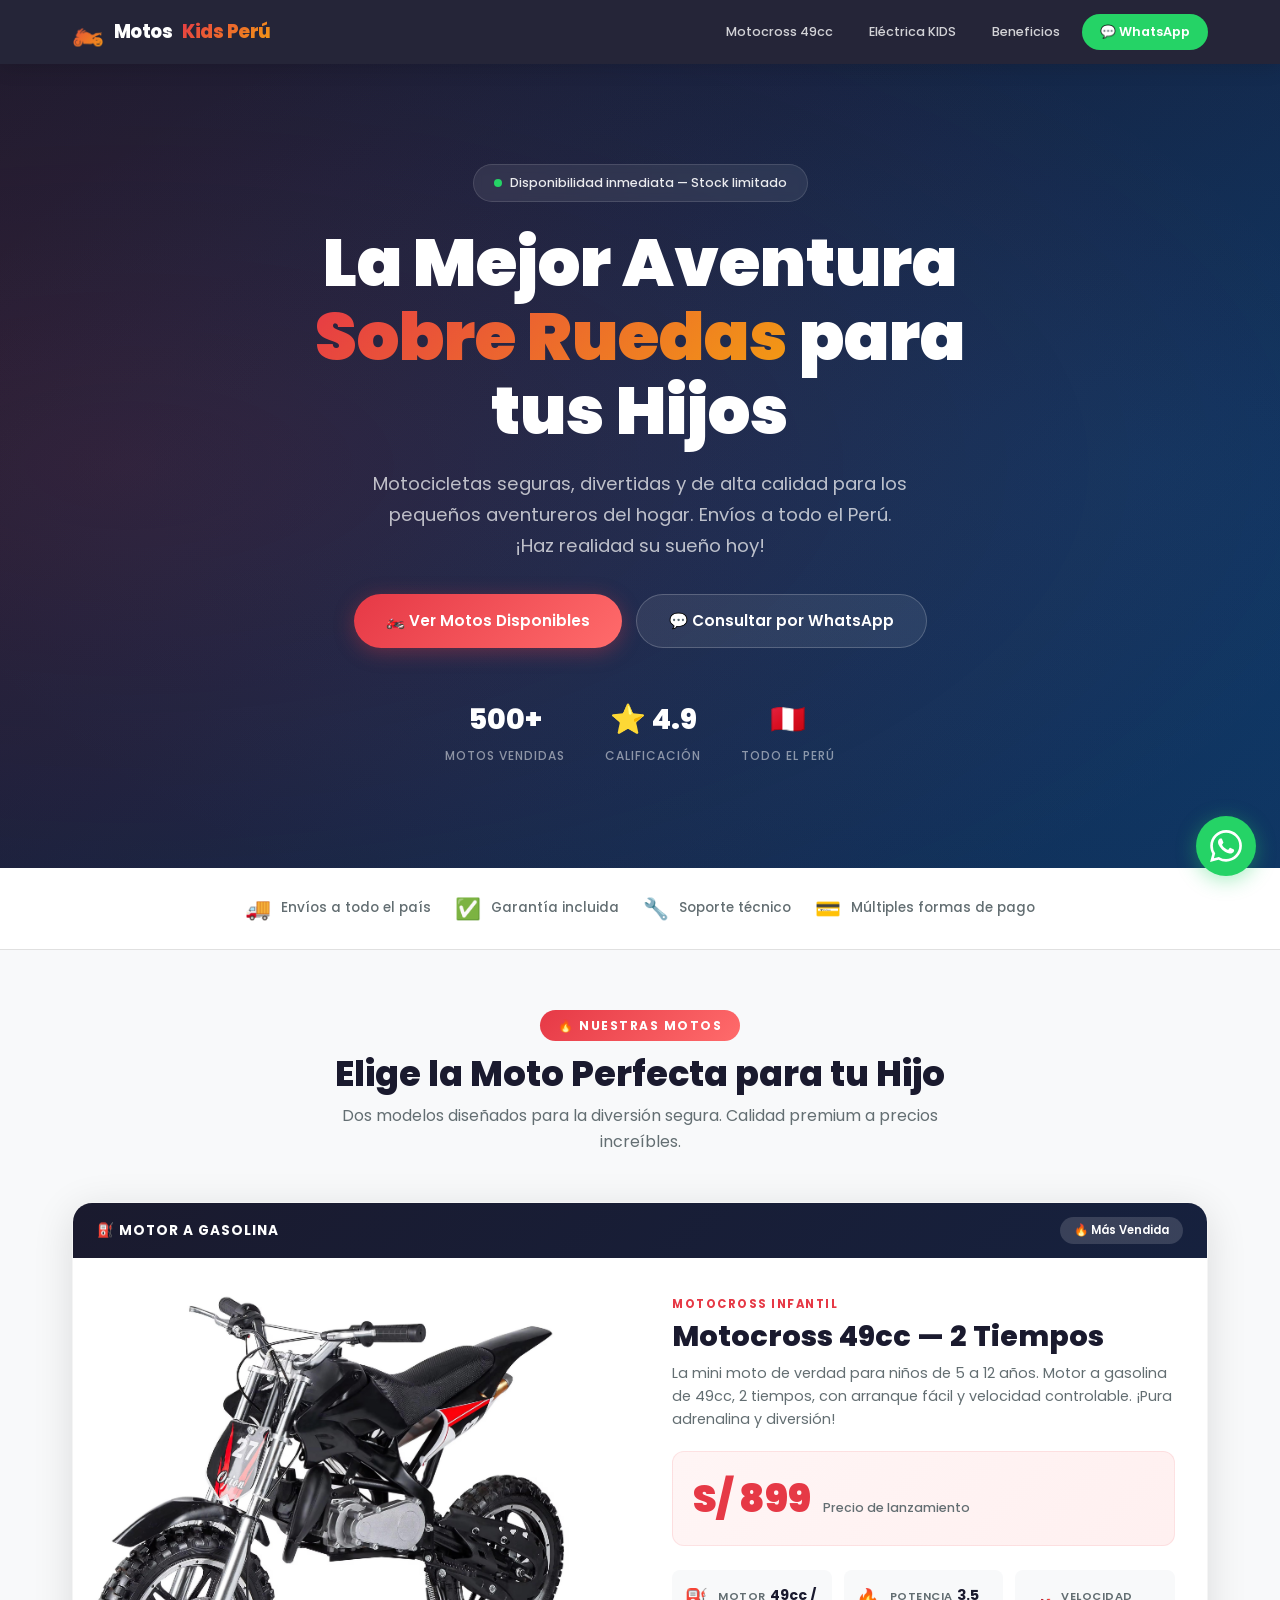
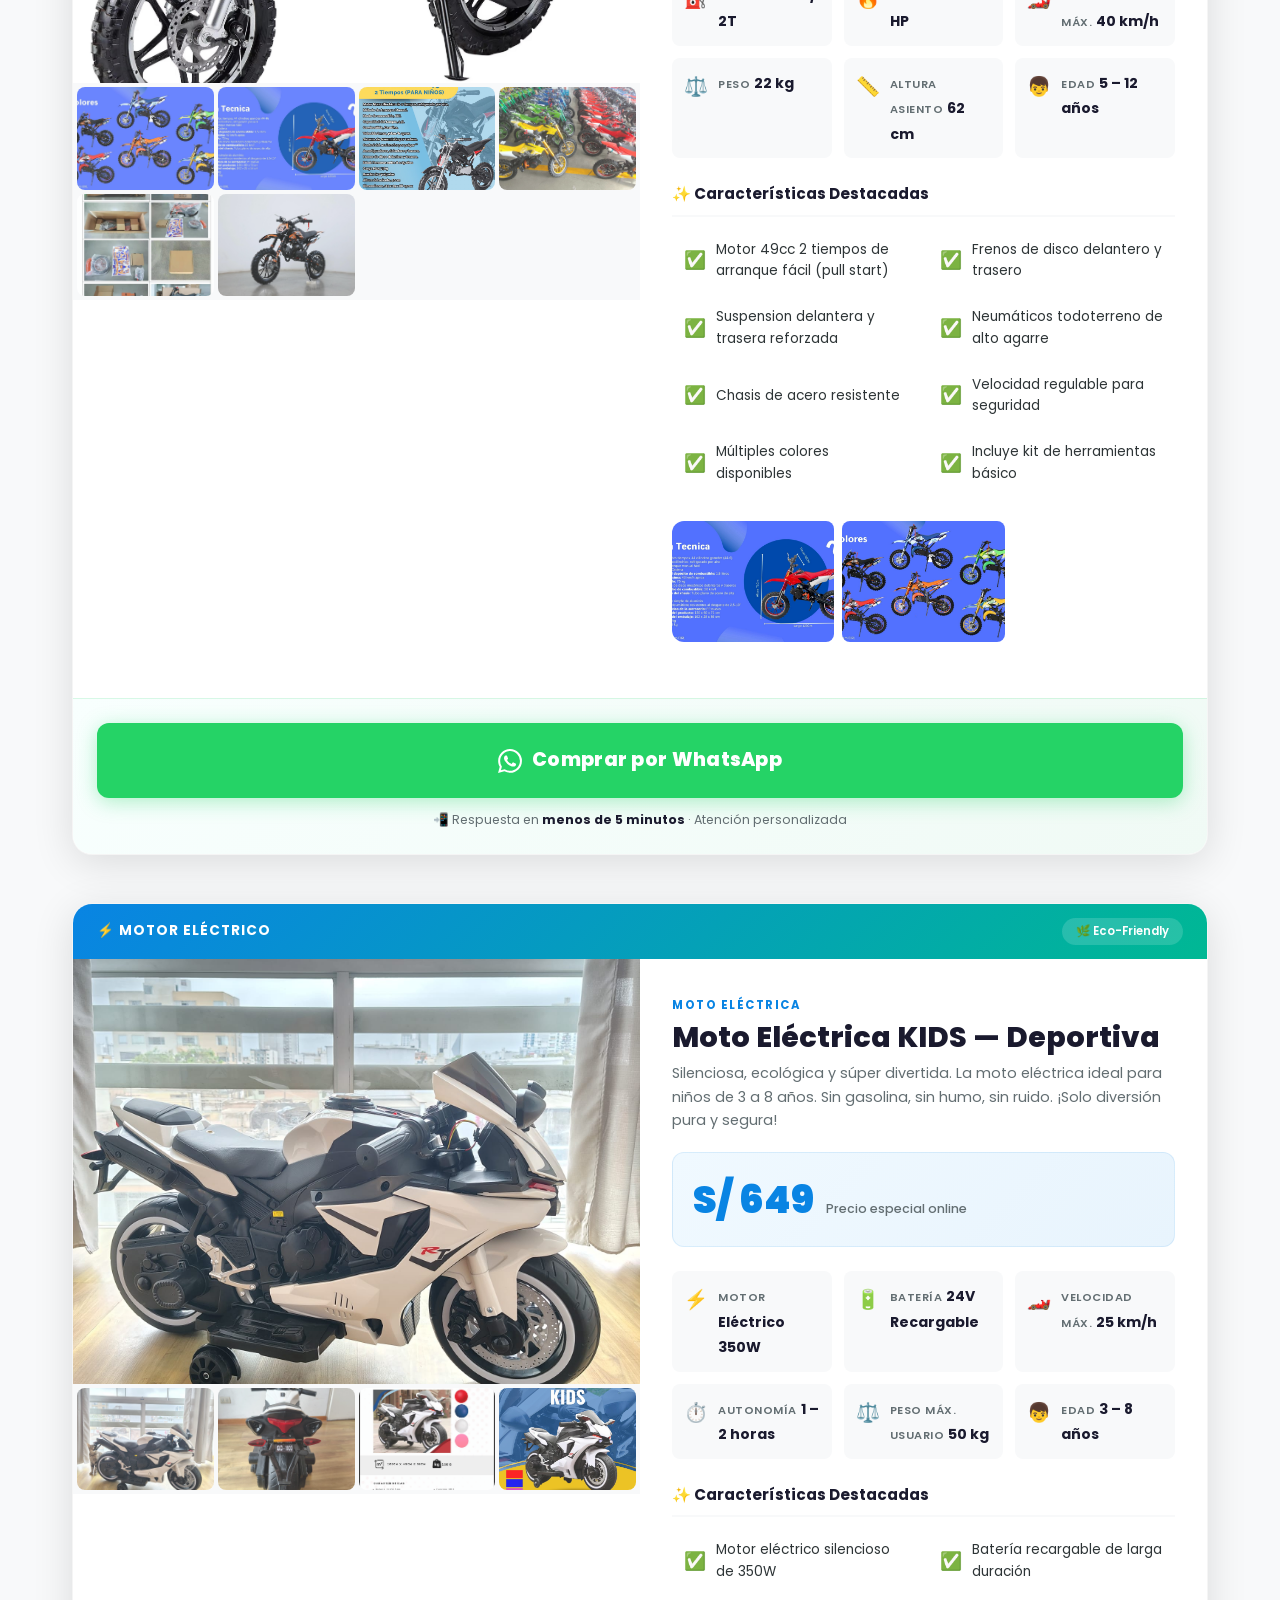
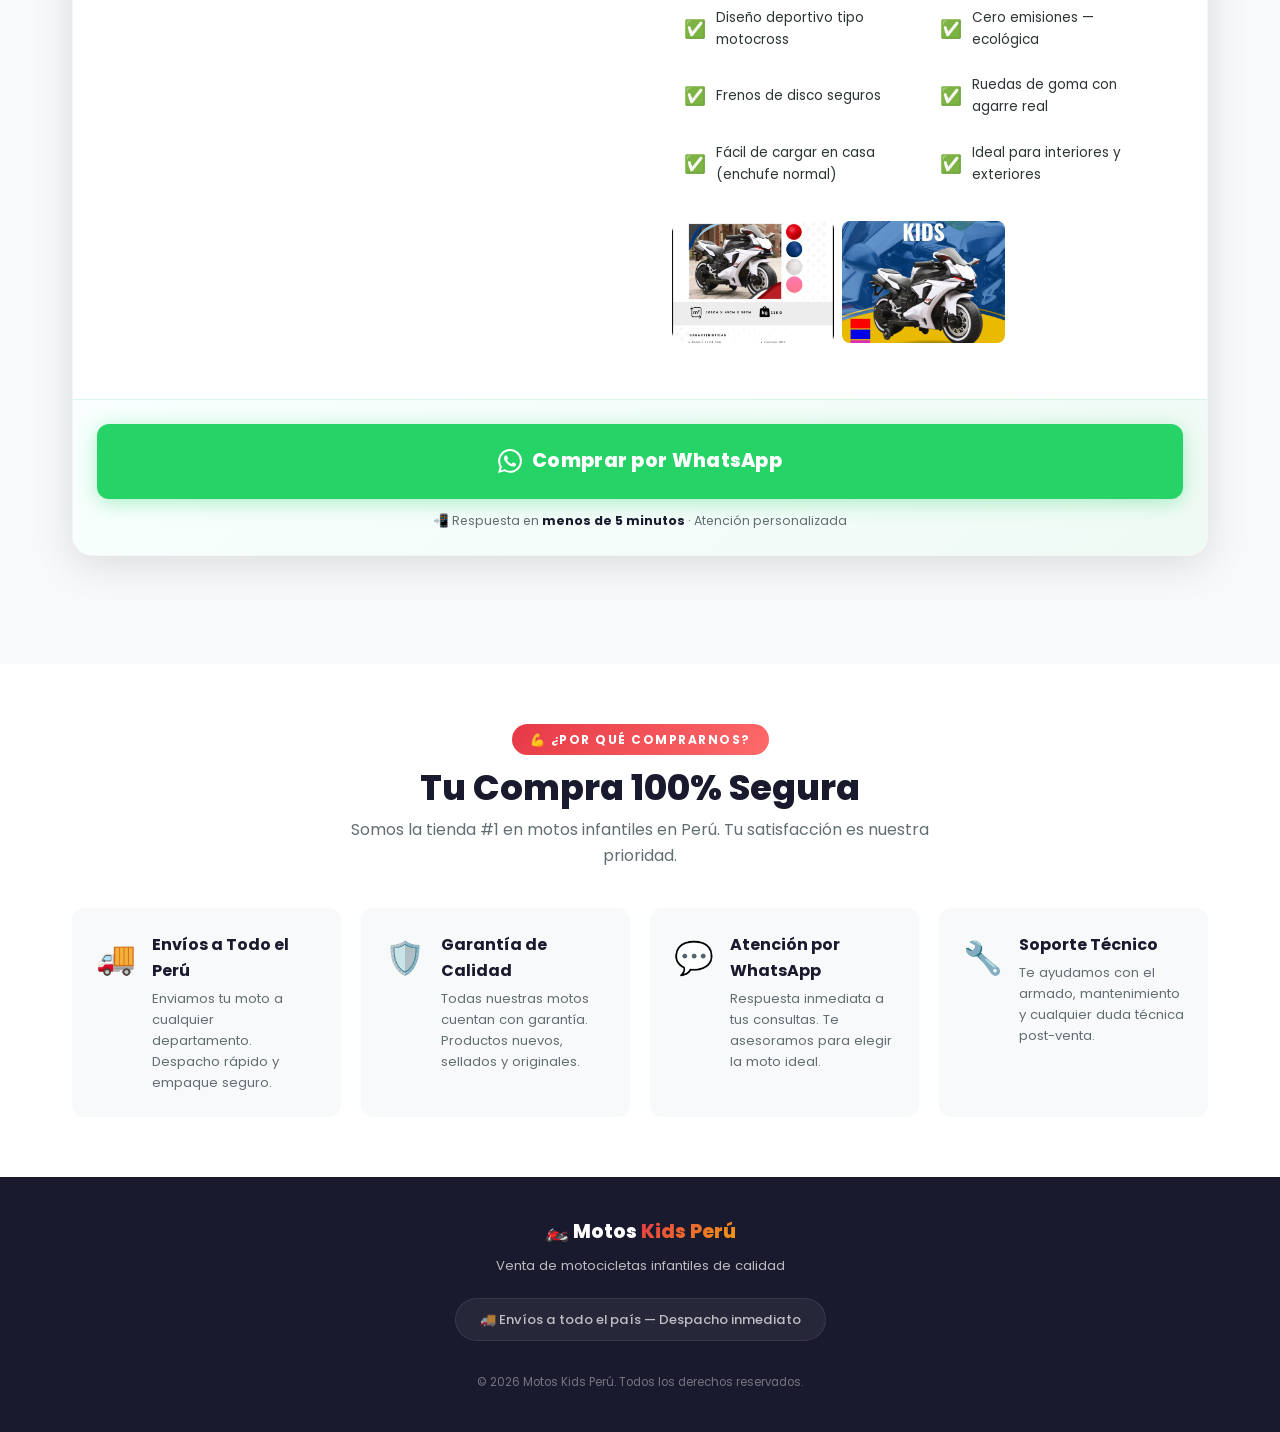
==== index.html @ f74cc107 "feat: version inicial landing page motos" ====
<!DOCTYPE html>
<html lang="es">
<head>
  <meta charset="UTF-8">
  <meta name="viewport" content="width=device-width, initial-scale=1.0">
  <meta name="description" content="Motos Kids Perú - Venta de motocicletas para niños. Motocross 49cc y Moto Eléctrica KIDS deportiva. Envíos a todo el Perú. Compra segura por WhatsApp.">
  <meta name="keywords" content="motos para niños, motocross 49cc, moto eléctrica niños, Perú, motos infantiles">
  <title>Motos Kids Perú | Motos para Niños - Motocross 49cc y Eléctrica KIDS</title>
  <link rel="stylesheet" href="style.css">
  <link rel="icon" href="data:image/svg+xml,<svg xmlns='http://www.w3.org/2000/svg' viewBox='0 0 100 100'><text y='.9em' font-size='90'>🏍️</text></svg>">
</head>
<body>

  <!-- ==================== NAVBAR ==================== -->
  <nav class="navbar" id="navbar">
    <div class="container">
      <a href="#" class="navbar__logo">
        <span class="navbar__logo-icon">🏍️</span>
        Motos <span>Kids Perú</span>
      </a>
      <div class="navbar__links" id="navLinks">
        <a href="#motocross">Motocross 49cc</a>
        <a href="#electrica">Eléctrica KIDS</a>
        <a href="#beneficios">Beneficios</a>
        <a href="https://wa.me/51900000000?text=Hola,%20vengo%20de%20la%20página%20web.%20Quiero%20información%20sobre%20las%20motos%20para%20niños." class="navbar__cta" target="_blank" rel="noopener">💬 WhatsApp</a>
      </div>
      <button class="navbar__toggle" id="navToggle" aria-label="Menú">
        <span></span><span></span><span></span>
      </button>
    </div>
  </nav>

  <!-- ==================== HERO ==================== -->
  <section class="hero" id="hero">
    <div class="hero__content">
      <div class="hero__badge">
        <span class="hero__badge-dot"></span>
        Disponibilidad inmediata — Stock limitado
      </div>
      <h1 class="hero__title">
        La Mejor Aventura <br><span class="hero__title-highlight">Sobre Ruedas</span> para tus Hijos
      </h1>
      <p class="hero__subtitle">
        Motocicletas seguras, divertidas y de alta calidad para los pequeños aventureros del hogar. Envíos a todo el Perú. ¡Haz realidad su sueño hoy!
      </p>
      <div class="hero__buttons">
        <a href="#productos" class="btn btn--primary">🏍️ Ver Motos Disponibles</a>
        <a href="https://wa.me/51900000000?text=Hola,%20vengo%20de%20la%20página%20web.%20Quiero%20información%20sobre%20las%20motos%20para%20niños." class="btn btn--secondary" target="_blank" rel="noopener">💬 Consultar por WhatsApp</a>
      </div>
      <div class="hero__stats">
        <div class="hero__stat">
          <span class="hero__stat-number">500+</span>
          <span class="hero__stat-label">Motos Vendidas</span>
        </div>
        <div class="hero__stat">
          <span class="hero__stat-number">⭐ 4.9</span>
          <span class="hero__stat-label">Calificación</span>
        </div>
        <div class="hero__stat">
          <span class="hero__stat-number">🇵🇪</span>
          <span class="hero__stat-label">Todo el Perú</span>
        </div>
      </div>
    </div>
  </section>

  <!-- ==================== TRUST BAR ==================== -->
  <div class="trust-bar">
    <div class="container">
      <div class="trust-bar__inner">
        <div class="trust-bar__item">
          <span class="trust-bar__icon">🚚</span> Envíos a todo el país
        </div>
        <div class="trust-bar__item">
          <span class="trust-bar__icon">✅</span> Garantía incluida
        </div>
        <div class="trust-bar__item">
          <span class="trust-bar__icon">🔧</span> Soporte técnico
        </div>
        <div class="trust-bar__item">
          <span class="trust-bar__icon">💳</span> Múltiples formas de pago
        </div>
      </div>
    </div>
  </div>

  <!-- ==================== PRODUCTS SECTION ==================== -->
  <section class="products" id="productos">
    <div class="container">
      <div class="products__header">
        <span class="section-badge">🔥 Nuestras Motos</span>
        <h2 class="section-title">Elige la Moto Perfecta para tu Hijo</h2>
        <p class="section-subtitle" style="margin: 8px auto 0;">Dos modelos diseñados para la diversión segura. Calidad premium a precios increíbles.</p>
      </div>

      <!-- ====== PRODUCT 1: MOTOCROSS 49CC ====== -->
      <article class="product-card reveal" id="motocross">
        <!-- Ribbon -->
        <div class="product-card__ribbon">
          <span class="product-card__ribbon-title">⛽ Motor a Gasolina</span>
          <span class="product-card__ribbon-badge">🔥 Más Vendida</span>
        </div>

        <!-- Gallery -->
        <div class="product-card__gallery">
          <img 
            src="img/motocross/motocross-principal.jpg.jpeg" 
            alt="Motocross 49cc para niños - Vista principal" 
            class="product-card__main-image"
            loading="lazy"
          >
          <div class="product-card__thumbnails">
            <img src="img/motocross/motocross-colores.jpg.jpeg" alt="Motocross 49cc - Colores disponibles" class="product-card__thumb" loading="lazy">
            <img src="img/motocross/motocross-ficha-tecnica.jpg.jpeg" alt="Motocross 49cc - Ficha técnica" class="product-card__thumb" loading="lazy">
            <img src="img/motocross/motocross-caracteristicas.jpg.jpeg" alt="Motocross 49cc - Características" class="product-card__thumb" loading="lazy">
            <img src="img/motocross/motocross-almacen.jpg.jpeg" alt="Motocross 49cc - En almacén" class="product-card__thumb" loading="lazy">
            <img src="img/motocross/motocross-empaque.jpg.jpeg" alt="Motocross 49cc - Empaque" class="product-card__thumb" loading="lazy">
            <img src="img/motocross/motocross-naranja.jpg.jpeg" alt="Motocross 49cc - Color naranja" class="product-card__thumb" loading="lazy">
          </div>
        </div>

        <!-- Body -->
        <div class="product-card__body">
          <span class="product-card__category">Motocross Infantil</span>
          <h3 class="product-card__name">Motocross 49cc — 2 Tiempos</h3>
          <p class="product-card__tagline">
            La mini moto de verdad para niños de 5 a 12 años. Motor a gasolina de 49cc, 2 tiempos, con arranque fácil y velocidad controlable. ¡Pura adrenalina y diversión!
          </p>

          <!-- Price -->
          <div class="product-card__price-block">
            <span class="product-card__price">S/ 899</span>
            <span class="product-card__price-label">Precio de lanzamiento</span>
          </div>

          <!-- Specs -->
          <div class="product-card__specs">
            <div class="spec-item">
              <span class="spec-item__icon">⛽</span>
              <div>
                <span class="spec-item__label">Motor</span>
                <span class="spec-item__value">49cc / 2T</span>
              </div>
            </div>
            <div class="spec-item">
              <span class="spec-item__icon">🔥</span>
              <div>
                <span class="spec-item__label">Potencia</span>
                <span class="spec-item__value">3.5 HP</span>
              </div>
            </div>
            <div class="spec-item">
              <span class="spec-item__icon">🏎️</span>
              <div>
                <span class="spec-item__label">Velocidad máx.</span>
                <span class="spec-item__value">40 km/h</span>
              </div>
            </div>
            <div class="spec-item">
              <span class="spec-item__icon">⚖️</span>
              <div>
                <span class="spec-item__label">Peso</span>
                <span class="spec-item__value">22 kg</span>
              </div>
            </div>
            <div class="spec-item">
              <span class="spec-item__icon">📏</span>
              <div>
                <span class="spec-item__label">Altura asiento</span>
                <span class="spec-item__value">62 cm</span>
              </div>
            </div>
            <div class="spec-item">
              <span class="spec-item__icon">👦</span>
              <div>
                <span class="spec-item__label">Edad</span>
                <span class="spec-item__value">5 – 12 años</span>
              </div>
            </div>
          </div>

          <!-- Features -->
          <div class="product-card__features">
            <h4 class="product-card__features-title">✨ Características Destacadas</h4>
            <ul class="product-card__features-list">
              <li class="feature-item"><span class="feature-item__check">✅</span> Motor 49cc 2 tiempos de arranque fácil (pull start)</li>
              <li class="feature-item"><span class="feature-item__check">✅</span> Frenos de disco delantero y trasero</li>
              <li class="feature-item"><span class="feature-item__check">✅</span> Suspension delantera y trasera reforzada</li>
              <li class="feature-item"><span class="feature-item__check">✅</span> Neumáticos todoterreno de alto agarre</li>
              <li class="feature-item"><span class="feature-item__check">✅</span> Chasis de acero resistente</li>
              <li class="feature-item"><span class="feature-item__check">✅</span> Velocidad regulable para seguridad</li>
              <li class="feature-item"><span class="feature-item__check">✅</span> Múltiples colores disponibles</li>
              <li class="feature-item"><span class="feature-item__check">✅</span> Incluye kit de herramientas básico</li>
            </ul>
          </div>

          <!-- Detail images -->
          <div class="product-card__detail-images">
            <img src="img/motocross/motocross-ficha-tecnica.jpg.jpeg" alt="Medidas de la Motocross 49cc" class="product-card__detail-img" loading="lazy">
            <img src="img/motocross/motocross-colores.jpg.jpeg" alt="Colores disponibles Motocross 49cc" class="product-card__detail-img" loading="lazy">
          </div>
        </div>

        <!-- CTA -->
        <div class="product-card__cta">
          <a 
            href="https://wa.me/51900000000?text=Hola,%20vengo%20de%20la%20página%20web.%20Me%20interesa%20comprar%20la%20Motocross%2049cc%20de%202%20tiempos.%20¿Me%20das%20más%20información%20y%20disponibilidad%20de%20colores?" 
            class="btn btn--whatsapp btn--whatsapp-lg"
            target="_blank"
            rel="noopener"
            id="btn-whatsapp-motocross"
          >
            <svg class="whatsapp-icon" viewBox="0 0 24 24" xmlns="http://www.w3.org/2000/svg"><path d="M17.472 14.382c-.297-.149-1.758-.867-2.03-.967-.273-.099-.471-.148-.67.15-.197.297-.767.966-.94 1.164-.173.199-.347.223-.644.075-.297-.15-1.255-.463-2.39-1.475-.883-.788-1.48-1.761-1.653-2.059-.173-.297-.018-.458.13-.606.134-.133.298-.347.446-.52.149-.174.198-.298.298-.497.099-.198.05-.371-.025-.52-.075-.149-.669-1.612-.916-2.207-.242-.579-.487-.5-.669-.51-.173-.008-.371-.01-.57-.01-.198 0-.52.074-.792.372-.272.297-1.04 1.016-1.04 2.479 0 1.462 1.065 2.875 1.213 3.074.149.198 2.096 3.2 5.077 4.487.709.306 1.262.489 1.694.625.712.227 1.36.195 1.871.118.571-.085 1.758-.719 2.006-1.413.248-.694.248-1.289.173-1.413-.074-.124-.272-.198-.57-.347m-5.421 7.403h-.004a9.87 9.87 0 01-5.031-1.378l-.361-.214-3.741.982.998-3.648-.235-.374a9.86 9.86 0 01-1.51-5.26c.001-5.45 4.436-9.884 9.888-9.884 2.64 0 5.122 1.03 6.988 2.898a9.825 9.825 0 012.893 6.994c-.003 5.45-4.437 9.884-9.885 9.884m8.413-18.297A11.815 11.815 0 0012.05 0C5.495 0 .16 5.335.157 11.892c0 2.096.547 4.142 1.588 5.945L.057 24l6.305-1.654a11.882 11.882 0 005.683 1.448h.005c6.554 0 11.89-5.335 11.893-11.893a11.821 11.821 0 00-3.48-8.413z"/></svg>
            Comprar por WhatsApp
          </a>
          <p class="product-card__cta-note">
            📲 Respuesta en <strong>menos de 5 minutos</strong> · Atención personalizada
          </p>
        </div>
      </article>

      <!-- ====== PRODUCT 2: MOTO ELÉCTRICA KIDS ====== -->
      <article class="product-card reveal" id="electrica">
        <!-- Ribbon -->
        <div class="product-card__ribbon product-card__ribbon--electric">
          <span class="product-card__ribbon-title">⚡ Motor Eléctrico</span>
          <span class="product-card__ribbon-badge">🌿 Eco-Friendly</span>
        </div>

        <!-- Gallery -->
        <div class="product-card__gallery">
          <img 
            src="img/electrica/electrica-principal-blanca.jpg.jpeg" 
            alt="Moto Eléctrica KIDS deportiva - Vista principal" 
            class="product-card__main-image"
            loading="lazy"
          >
          <div class="product-card__thumbnails">
            <img src="img/electrica/electrica-lateral-1.jpg.jpeg" alt="Moto Eléctrica KIDS - Vista lateral" class="product-card__thumb" loading="lazy">
            <img src="img/electrica/electrica-trasera.jpg.jpeg" alt="Moto Eléctrica KIDS - Vista trasera" class="product-card__thumb" loading="lazy">
            <img src="img/electrica/electrica-ficha-tecnica.jpg.jpeg" alt="Moto Eléctrica KIDS - Ficha técnica" class="product-card__thumb" loading="lazy">
            <img src="img/electrica/electrica-flyer.jpg.jpeg" alt="Moto Eléctrica KIDS - Flyer promocional" class="product-card__thumb" loading="lazy">
          </div>
        </div>

        <!-- Body -->
        <div class="product-card__body">
          <span class="product-card__category" style="color: var(--color-accent-blue);">Moto Eléctrica</span>
          <h3 class="product-card__name">Moto Eléctrica KIDS — Deportiva</h3>
          <p class="product-card__tagline">
            Silenciosa, ecológica y súper divertida. La moto eléctrica ideal para niños de 3 a 8 años. Sin gasolina, sin humo, sin ruido. ¡Solo diversión pura y segura!
          </p>

          <!-- Price -->
          <div class="product-card__price-block product-card__price-block--electric">
            <span class="product-card__price product-card__price--electric">S/ 649</span>
            <span class="product-card__price-label">Precio especial online</span>
          </div>

          <!-- Specs -->
          <div class="product-card__specs">
            <div class="spec-item">
              <span class="spec-item__icon">⚡</span>
              <div>
                <span class="spec-item__label">Motor</span>
                <span class="spec-item__value">Eléctrico 350W</span>
              </div>
            </div>
            <div class="spec-item">
              <span class="spec-item__icon">🔋</span>
              <div>
                <span class="spec-item__label">Batería</span>
                <span class="spec-item__value">24V Recargable</span>
              </div>
            </div>
            <div class="spec-item">
              <span class="spec-item__icon">🏎️</span>
              <div>
                <span class="spec-item__label">Velocidad máx.</span>
                <span class="spec-item__value">25 km/h</span>
              </div>
            </div>
            <div class="spec-item">
              <span class="spec-item__icon">⏱️</span>
              <div>
                <span class="spec-item__label">Autonomía</span>
                <span class="spec-item__value">1 – 2 horas</span>
              </div>
            </div>
            <div class="spec-item">
              <span class="spec-item__icon">⚖️</span>
              <div>
                <span class="spec-item__label">Peso máx. usuario</span>
                <span class="spec-item__value">50 kg</span>
              </div>
            </div>
            <div class="spec-item">
              <span class="spec-item__icon">👦</span>
              <div>
                <span class="spec-item__label">Edad</span>
                <span class="spec-item__value">3 – 8 años</span>
              </div>
            </div>
          </div>

          <!-- Features -->
          <div class="product-card__features">
            <h4 class="product-card__features-title">✨ Características Destacadas</h4>
            <ul class="product-card__features-list">
              <li class="feature-item"><span class="feature-item__check">✅</span> Motor eléctrico silencioso de 350W</li>
              <li class="feature-item"><span class="feature-item__check">✅</span> Batería recargable de larga duración</li>
              <li class="feature-item"><span class="feature-item__check">✅</span> Diseño deportivo tipo motocross</li>
              <li class="feature-item"><span class="feature-item__check">✅</span> Cero emisiones — ecológica</li>
              <li class="feature-item"><span class="feature-item__check">✅</span> Frenos de disco seguros</li>
              <li class="feature-item"><span class="feature-item__check">✅</span> Ruedas de goma con agarre real</li>
              <li class="feature-item"><span class="feature-item__check">✅</span> Fácil de cargar en casa (enchufe normal)</li>
              <li class="feature-item"><span class="feature-item__check">✅</span> Ideal para interiores y exteriores</li>
            </ul>
          </div>

          <!-- Detail images -->
          <div class="product-card__detail-images">
            <img src="img/electrica/electrica-ficha-tecnica.jpg.jpeg" alt="Medidas de la Moto Eléctrica KIDS" class="product-card__detail-img" loading="lazy">
            <img src="img/electrica/electrica-flyer.jpg.jpeg" alt="Promoción Moto Eléctrica KIDS" class="product-card__detail-img" loading="lazy">
          </div>
        </div>

        <!-- CTA -->
        <div class="product-card__cta">
          <a 
            href="https://wa.me/51900000000?text=Hola,%20vengo%20de%20la%20página%20web.%20Me%20interesa%20comprar%20la%20Moto%20Eléctrica%20KIDS%20deportiva.%20¿Me%20das%20más%20información%20y%20disponibilidad%20de%20colores?" 
            class="btn btn--whatsapp btn--whatsapp-lg"
            target="_blank"
            rel="noopener"
            id="btn-whatsapp-electrica"
          >
            <svg class="whatsapp-icon" viewBox="0 0 24 24" xmlns="http://www.w3.org/2000/svg"><path d="M17.472 14.382c-.297-.149-1.758-.867-2.03-.967-.273-.099-.471-.148-.67.15-.197.297-.767.966-.94 1.164-.173.199-.347.223-.644.075-.297-.15-1.255-.463-2.39-1.475-.883-.788-1.48-1.761-1.653-2.059-.173-.297-.018-.458.13-.606.134-.133.298-.347.446-.52.149-.174.198-.298.298-.497.099-.198.05-.371-.025-.52-.075-.149-.669-1.612-.916-2.207-.242-.579-.487-.5-.669-.51-.173-.008-.371-.01-.57-.01-.198 0-.52.074-.792.372-.272.297-1.04 1.016-1.04 2.479 0 1.462 1.065 2.875 1.213 3.074.149.198 2.096 3.2 5.077 4.487.709.306 1.262.489 1.694.625.712.227 1.36.195 1.871.118.571-.085 1.758-.719 2.006-1.413.248-.694.248-1.289.173-1.413-.074-.124-.272-.198-.57-.347m-5.421 7.403h-.004a9.87 9.87 0 01-5.031-1.378l-.361-.214-3.741.982.998-3.648-.235-.374a9.86 9.86 0 01-1.51-5.26c.001-5.45 4.436-9.884 9.888-9.884 2.64 0 5.122 1.03 6.988 2.898a9.825 9.825 0 012.893 6.994c-.003 5.45-4.437 9.884-9.885 9.884m8.413-18.297A11.815 11.815 0 0012.05 0C5.495 0 .16 5.335.157 11.892c0 2.096.547 4.142 1.588 5.945L.057 24l6.305-1.654a11.882 11.882 0 005.683 1.448h.005c6.554 0 11.89-5.335 11.893-11.893a11.821 11.821 0 00-3.48-8.413z"/></svg>
            Comprar por WhatsApp
          </a>
          <p class="product-card__cta-note">
            📲 Respuesta en <strong>menos de 5 minutos</strong> · Atención personalizada
          </p>
        </div>
      </article>

    </div>
  </section>

  <!-- ==================== BENEFITS ==================== -->
  <section class="benefits" id="beneficios">
    <div class="container">
      <div class="benefits__header">
        <span class="section-badge">💪 ¿Por qué Comprarnos?</span>
        <h2 class="section-title">Tu Compra 100% Segura</h2>
        <p class="section-subtitle" style="margin: 8px auto 0;">Somos la tienda #1 en motos infantiles en Perú. Tu satisfacción es nuestra prioridad.</p>
      </div>
      <div class="benefits__grid">
        <div class="benefit-card reveal">
          <span class="benefit-card__icon">🚚</span>
          <div>
            <h3 class="benefit-card__title">Envíos a Todo el Perú</h3>
            <p class="benefit-card__desc">Enviamos tu moto a cualquier departamento. Despacho rápido y empaque seguro.</p>
          </div>
        </div>
        <div class="benefit-card reveal">
          <span class="benefit-card__icon">🛡️</span>
          <div>
            <h3 class="benefit-card__title">Garantía de Calidad</h3>
            <p class="benefit-card__desc">Todas nuestras motos cuentan con garantía. Productos nuevos, sellados y originales.</p>
          </div>
        </div>
        <div class="benefit-card reveal">
          <span class="benefit-card__icon">💬</span>
          <div>
            <h3 class="benefit-card__title">Atención por WhatsApp</h3>
            <p class="benefit-card__desc">Respuesta inmediata a tus consultas. Te asesoramos para elegir la moto ideal.</p>
          </div>
        </div>
        <div class="benefit-card reveal">
          <span class="benefit-card__icon">🔧</span>
          <div>
            <h3 class="benefit-card__title">Soporte Técnico</h3>
            <p class="benefit-card__desc">Te ayudamos con el armado, mantenimiento y cualquier duda técnica post-venta.</p>
          </div>
        </div>
      </div>
    </div>
  </section>

  <!-- ==================== FOOTER ==================== -->
  <footer class="footer">
    <div class="container">
      <div class="footer__brand">🏍️ Motos <span>Kids Perú</span></div>
      <p class="footer__info">Venta de motocicletas infantiles de calidad</p>
      <div class="footer__shipping">
        🚚 Envíos a todo el país — Despacho inmediato
      </div>
      <p class="footer__copy">© 2026 Motos Kids Perú. Todos los derechos reservados.</p>
    </div>
  </footer>

  <!-- ==================== FLOATING WHATSAPP ==================== -->
  <a 
    href="https://wa.me/51900000000?text=Hola,%20vengo%20de%20la%20página%20web.%20Quiero%20información%20sobre%20las%20motos%20para%20niños." 
    class="whatsapp-float" 
    target="_blank" 
    rel="noopener"
    aria-label="Contactar por WhatsApp"
  >
    <svg viewBox="0 0 24 24" xmlns="http://www.w3.org/2000/svg"><path d="M17.472 14.382c-.297-.149-1.758-.867-2.03-.967-.273-.099-.471-.148-.67.15-.197.297-.767.966-.94 1.164-.173.199-.347.223-.644.075-.297-.15-1.255-.463-2.39-1.475-.883-.788-1.48-1.761-1.653-2.059-.173-.297-.018-.458.13-.606.134-.133.298-.347.446-.52.149-.174.198-.298.298-.497.099-.198.05-.371-.025-.52-.075-.149-.669-1.612-.916-2.207-.242-.579-.487-.5-.669-.51-.173-.008-.371-.01-.57-.01-.198 0-.52.074-.792.372-.272.297-1.04 1.016-1.04 2.479 0 1.462 1.065 2.875 1.213 3.074.149.198 2.096 3.2 5.077 4.487.709.306 1.262.489 1.694.625.712.227 1.36.195 1.871.118.571-.085 1.758-.719 2.006-1.413.248-.694.248-1.289.173-1.413-.074-.124-.272-.198-.57-.347m-5.421 7.403h-.004a9.87 9.87 0 01-5.031-1.378l-.361-.214-3.741.982.998-3.648-.235-.374a9.86 9.86 0 01-1.51-5.26c.001-5.45 4.436-9.884 9.888-9.884 2.64 0 5.122 1.03 6.988 2.898a9.825 9.825 0 012.893 6.994c-.003 5.45-4.437 9.884-9.885 9.884m8.413-18.297A11.815 11.815 0 0012.05 0C5.495 0 .16 5.335.157 11.892c0 2.096.547 4.142 1.588 5.945L.057 24l6.305-1.654a11.882 11.882 0 005.683 1.448h.005c6.554 0 11.89-5.335 11.893-11.893a11.821 11.821 0 00-3.48-8.413z"/></svg>
  </a>

  <!-- ==================== SCRIPTS ==================== -->
  <script>
    // Mobile nav toggle
    const navToggle = document.getElementById('navToggle');
    const navLinks = document.getElementById('navLinks');
    
    navToggle.addEventListener('click', () => {
      navLinks.classList.toggle('active');
    });

    // Close nav on link click (mobile)
    navLinks.querySelectorAll('a').forEach(link => {
      link.addEventListener('click', () => {
        navLinks.classList.remove('active');
      });
    });

    // Scroll reveal animation
    const revealElements = document.querySelectorAll('.reveal');
    
    const revealObserver = new IntersectionObserver((entries) => {
      entries.forEach(entry => {
        if (entry.isIntersecting) {
          entry.target.classList.add('visible');
          revealObserver.unobserve(entry.target);
        }
      });
    }, { threshold: 0.1 });

    revealElements.forEach(el => revealObserver.observe(el));

    // Thumbnail click → swap main image
    document.querySelectorAll('.product-card__thumb').forEach(thumb => {
      thumb.addEventListener('click', function() {
        const gallery = this.closest('.product-card__gallery');
        const mainImage = gallery.querySelector('.product-card__main-image');
        const tempSrc = mainImage.src;
        const tempAlt = mainImage.alt;
        mainImage.src = this.src;
        mainImage.alt = this.alt;
        this.src = tempSrc;
        this.alt = tempAlt;
      });
    });

    // Navbar background on scroll
    window.addEventListener('scroll', () => {
      const navbar = document.getElementById('navbar');
      if (window.scrollY > 50) {
        navbar.style.boxShadow = '0 4px 30px rgba(0,0,0,0.2)';
      } else {
        navbar.style.boxShadow = '0 2px 20px rgba(0,0,0,0.15)';
      }
    });
  </script>

</body>
</html>
---- style.css ----
/* ========================================
   MOTOS KIDS PERÚ - Landing Page Styles
   Mobile-First | Modern E-commerce
   ======================================== */

/* ---------- Google Fonts ---------- */
@import url('https://fonts.googleapis.com/css2?family=Poppins:wght@400;500;600;700;800;900&display=swap');

/* ---------- CSS Variables ---------- */
:root {
  --color-bg: #f8f9fa;
  --color-white: #ffffff;
  --color-dark: #1a1a2e;
  --color-dark-light: #16213e;
  --color-text: #2d3436;
  --color-text-light: #636e72;
  --color-accent: #e63946;
  --color-accent-dark: #c0392b;
  --color-accent-blue: #0984e3;
  --color-accent-blue-dark: #0769b5;
  --color-whatsapp: #25D366;
  --color-whatsapp-dark: #1ebe57;
  --color-orange: #f39c12;
  --color-border: #e0e0e0;
  --shadow-sm: 0 2px 8px rgba(0,0,0,0.08);
  --shadow-md: 0 4px 20px rgba(0,0,0,0.1);
  --shadow-lg: 0 8px 40px rgba(0,0,0,0.12);
  --shadow-xl: 0 12px 50px rgba(0,0,0,0.18);
  --radius-sm: 8px;
  --radius-md: 12px;
  --radius-lg: 20px;
  --radius-xl: 28px;
  --transition: all 0.3s cubic-bezier(0.4, 0, 0.2, 1);
}

/* ---------- Reset & Base ---------- */
*, *::before, *::after {
  margin: 0;
  padding: 0;
  box-sizing: border-box;
}

html {
  scroll-behavior: smooth;
  font-size: 16px;
}

body {
  font-family: 'Poppins', sans-serif;
  background-color: var(--color-bg);
  color: var(--color-text);
  line-height: 1.6;
  overflow-x: hidden;
}

a {
  text-decoration: none;
  color: inherit;
}

img {
  max-width: 100%;
  height: auto;
  display: block;
}

ul {
  list-style: none;
}

/* ---------- Utility ---------- */
.container {
  width: 100%;
  max-width: 1200px;
  margin: 0 auto;
  padding: 0 16px;
}

.section-badge {
  display: inline-block;
  background: linear-gradient(135deg, var(--color-accent), #ff6b6b);
  color: var(--color-white);
  padding: 6px 18px;
  border-radius: 50px;
  font-size: 0.75rem;
  font-weight: 700;
  letter-spacing: 1.5px;
  text-transform: uppercase;
  margin-bottom: 12px;
}

.section-title {
  font-size: 1.8rem;
  font-weight: 800;
  color: var(--color-dark);
  margin-bottom: 8px;
  line-height: 1.2;
}

.section-subtitle {
  font-size: 1rem;
  color: var(--color-text-light);
  max-width: 600px;
}

/* ========================================
   HEADER / NAVBAR
   ======================================== */
.navbar {
  position: sticky;
  top: 0;
  z-index: 1000;
  background: rgba(26, 26, 46, 0.95);
  backdrop-filter: blur(12px);
  -webkit-backdrop-filter: blur(12px);
  padding: 0 16px;
  box-shadow: 0 2px 20px rgba(0,0,0,0.15);
}

.navbar .container {
  display: flex;
  align-items: center;
  justify-content: space-between;
  height: 64px;
}

.navbar__logo {
  display: flex;
  align-items: center;
  gap: 10px;
  font-size: 1.15rem;
  font-weight: 800;
  color: var(--color-white);
  letter-spacing: -0.5px;
}

.navbar__logo-icon {
  font-size: 1.6rem;
}

.navbar__logo span {
  background: linear-gradient(135deg, var(--color-accent), var(--color-orange));
  -webkit-background-clip: text;
  -webkit-text-fill-color: transparent;
  background-clip: text;
}

.navbar__links {
  display: flex;
  gap: 8px;
  align-items: center;
}

.navbar__links a {
  color: rgba(255,255,255,0.8);
  font-size: 0.8rem;
  font-weight: 500;
  padding: 6px 14px;
  border-radius: 50px;
  transition: var(--transition);
}

.navbar__links a:hover {
  background: rgba(255,255,255,0.1);
  color: var(--color-white);
}

.navbar__cta {
  background: var(--color-whatsapp) !important;
  color: var(--color-white) !important;
  font-weight: 600 !important;
  padding: 8px 18px !important;
}

.navbar__cta:hover {
  background: var(--color-whatsapp-dark) !important;
  transform: scale(1.05);
}

/* Mobile hamburger */
.navbar__toggle {
  display: none;
  flex-direction: column;
  gap: 5px;
  cursor: pointer;
  background: none;
  border: none;
  padding: 5px;
}

.navbar__toggle span {
  width: 24px;
  height: 2.5px;
  background: var(--color-white);
  border-radius: 2px;
  transition: var(--transition);
}

/* ========================================
   HERO SECTION
   ======================================== */
.hero {
  position: relative;
  min-height: 90vh;
  display: flex;
  align-items: center;
  justify-content: center;
  text-align: center;
  background: linear-gradient(135deg, #1a1a2e 0%, #16213e 40%, #0f3460 100%);
  overflow: hidden;
  padding: 80px 16px;
}

.hero::before {
  content: '';
  position: absolute;
  top: -50%;
  left: -50%;
  width: 200%;
  height: 200%;
  background: radial-gradient(ellipse at 30% 50%, rgba(233, 57, 70, 0.12) 0%, transparent 50%),
              radial-gradient(ellipse at 70% 50%, rgba(9, 132, 227, 0.1) 0%, transparent 50%);
  animation: heroGlow 8s ease-in-out infinite alternate;
}

@keyframes heroGlow {
  0% { transform: translate(0, 0) scale(1); }
  100% { transform: translate(-3%, 3%) scale(1.05); }
}

.hero__content {
  position: relative;
  z-index: 2;
  max-width: 720px;
}

.hero__badge {
  display: inline-flex;
  align-items: center;
  gap: 8px;
  background: rgba(255,255,255,0.08);
  border: 1px solid rgba(255,255,255,0.12);
  color: rgba(255,255,255,0.9);
  padding: 8px 20px;
  border-radius: 50px;
  font-size: 0.78rem;
  font-weight: 500;
  margin-bottom: 24px;
  backdrop-filter: blur(4px);
  animation: fadeInDown 0.8s ease-out;
}

.hero__badge-dot {
  width: 8px;
  height: 8px;
  background: var(--color-whatsapp);
  border-radius: 50%;
  animation: pulse 2s infinite;
}

@keyframes pulse {
  0%, 100% { opacity: 1; transform: scale(1); }
  50% { opacity: 0.5; transform: scale(1.3); }
}

.hero__title {
  font-size: 2.5rem;
  font-weight: 900;
  color: var(--color-white);
  line-height: 1.1;
  margin-bottom: 20px;
  animation: fadeInUp 0.8s ease-out 0.2s both;
}

.hero__title-highlight {
  background: linear-gradient(135deg, var(--color-accent), var(--color-orange));
  -webkit-background-clip: text;
  -webkit-text-fill-color: transparent;
  background-clip: text;
}

.hero__subtitle {
  font-size: 1.05rem;
  color: rgba(255,255,255,0.7);
  font-weight: 400;
  max-width: 540px;
  margin: 0 auto 32px;
  line-height: 1.7;
  animation: fadeInUp 0.8s ease-out 0.4s both;
}

.hero__buttons {
  display: flex;
  flex-wrap: wrap;
  gap: 14px;
  justify-content: center;
  animation: fadeInUp 0.8s ease-out 0.6s both;
}

.btn {
  display: inline-flex;
  align-items: center;
  justify-content: center;
  gap: 10px;
  padding: 14px 32px;
  border-radius: 50px;
  font-family: 'Poppins', sans-serif;
  font-size: 0.95rem;
  font-weight: 600;
  cursor: pointer;
  border: none;
  transition: var(--transition);
  text-align: center;
}

.btn--primary {
  background: linear-gradient(135deg, var(--color-accent), #ff6b6b);
  color: var(--color-white);
  box-shadow: 0 4px 20px rgba(230, 57, 70, 0.35);
}

.btn--primary:hover {
  transform: translateY(-3px);
  box-shadow: 0 8px 30px rgba(230, 57, 70, 0.45);
}

.btn--secondary {
  background: rgba(255,255,255,0.08);
  color: var(--color-white);
  border: 1px solid rgba(255,255,255,0.2);
  backdrop-filter: blur(4px);
}

.btn--secondary:hover {
  background: rgba(255,255,255,0.15);
  transform: translateY(-3px);
}

.btn--whatsapp {
  background: var(--color-whatsapp);
  color: var(--color-white);
  box-shadow: 0 4px 20px rgba(37, 211, 102, 0.35);
  font-size: 1.1rem;
  padding: 18px 40px;
  font-weight: 700;
}

.btn--whatsapp:hover {
  background: var(--color-whatsapp-dark);
  transform: translateY(-3px) scale(1.02);
  box-shadow: 0 8px 30px rgba(37, 211, 102, 0.5);
}

.btn--whatsapp-lg {
  width: 100%;
  font-size: 1.15rem;
  padding: 20px 40px;
  border-radius: var(--radius-md);
  font-weight: 800;
  letter-spacing: 0.3px;
}

.hero__stats {
  display: flex;
  justify-content: center;
  gap: 40px;
  margin-top: 48px;
  animation: fadeInUp 0.8s ease-out 0.8s both;
}

.hero__stat {
  text-align: center;
}

.hero__stat-number {
  display: block;
  font-size: 1.8rem;
  font-weight: 800;
  color: var(--color-white);
}

.hero__stat-label {
  font-size: 0.75rem;
  color: rgba(255,255,255,0.5);
  text-transform: uppercase;
  letter-spacing: 1px;
  font-weight: 500;
}

/* Animations */
@keyframes fadeInUp {
  from { opacity: 0; transform: translateY(30px); }
  to { opacity: 1; transform: translateY(0); }
}

@keyframes fadeInDown {
  from { opacity: 0; transform: translateY(-20px); }
  to { opacity: 1; transform: translateY(0); }
}

/* ========================================
   TRUST BAR
   ======================================== */
.trust-bar {
  background: var(--color-white);
  padding: 24px 16px;
  border-bottom: 1px solid var(--color-border);
}

.trust-bar__inner {
  display: flex;
  flex-wrap: wrap;
  justify-content: center;
  gap: 24px;
}

.trust-bar__item {
  display: flex;
  align-items: center;
  gap: 10px;
  font-size: 0.85rem;
  font-weight: 500;
  color: var(--color-text-light);
}

.trust-bar__icon {
  font-size: 1.3rem;
}

/* ========================================
   PRODUCTS SECTION
   ======================================== */
.products {
  padding: 60px 16px;
}

.products__header {
  text-align: center;
  margin-bottom: 48px;
}

/* ========================================
   PRODUCT CARD
   ======================================== */
.product-card {
  background: var(--color-white);
  border-radius: var(--radius-lg);
  box-shadow: var(--shadow-lg);
  overflow: hidden;
  margin-bottom: 48px;
  transition: var(--transition);
  border: 1px solid rgba(0,0,0,0.04);
}

.product-card:hover {
  box-shadow: var(--shadow-xl);
}

/* Card header / ribbon */
.product-card__ribbon {
  display: flex;
  align-items: center;
  justify-content: space-between;
  padding: 14px 24px;
  background: linear-gradient(135deg, var(--color-dark), var(--color-dark-light));
  color: var(--color-white);
}

.product-card__ribbon--electric {
  background: linear-gradient(135deg, #0984e3, #00b894);
}

.product-card__ribbon-title {
  font-size: 0.85rem;
  font-weight: 700;
  letter-spacing: 1px;
  text-transform: uppercase;
}

.product-card__ribbon-badge {
  background: rgba(255,255,255,0.15);
  padding: 4px 14px;
  border-radius: 50px;
  font-size: 0.72rem;
  font-weight: 600;
}

/* Image gallery */
.product-card__gallery {
  position: relative;
  overflow: hidden;
}

.product-card__main-image {
  width: 100%;
  aspect-ratio: 4/3;
  object-fit: cover;
  transition: transform 0.5s ease;
}

.product-card__gallery:hover .product-card__main-image {
  transform: scale(1.03);
}

.product-card__thumbnails {
  display: grid;
  grid-template-columns: repeat(3, 1fr);
  gap: 4px;
  padding: 4px;
  background: var(--color-bg);
}

.product-card__thumb {
  aspect-ratio: 4/3;
  object-fit: cover;
  border-radius: var(--radius-sm);
  cursor: pointer;
  transition: var(--transition);
  opacity: 0.85;
}

.product-card__thumb:hover {
  opacity: 1;
  transform: scale(1.03);
}

/* Card body */
.product-card__body {
  padding: 28px 24px;
}

.product-card__category {
  display: inline-block;
  font-size: 0.72rem;
  font-weight: 700;
  color: var(--color-accent);
  text-transform: uppercase;
  letter-spacing: 1.5px;
  margin-bottom: 6px;
}

.product-card__name {
  font-size: 1.6rem;
  font-weight: 800;
  color: var(--color-dark);
  line-height: 1.2;
  margin-bottom: 8px;
}

.product-card__tagline {
  font-size: 0.9rem;
  color: var(--color-text-light);
  margin-bottom: 20px;
  line-height: 1.6;
}

/* Price block */
.product-card__price-block {
  display: flex;
  align-items: baseline;
  gap: 12px;
  margin-bottom: 24px;
  padding: 16px 20px;
  background: linear-gradient(135deg, #fff5f5, #fff0f0);
  border-radius: var(--radius-md);
  border: 1px solid rgba(230, 57, 70, 0.1);
}

.product-card__price-block--electric {
  background: linear-gradient(135deg, #f0f9ff, #e8f4fd);
  border: 1px solid rgba(9, 132, 227, 0.1);
}

.product-card__price {
  font-size: 2rem;
  font-weight: 900;
  color: var(--color-accent);
}

.product-card__price--electric {
  color: var(--color-accent-blue);
}

.product-card__price-label {
  font-size: 0.78rem;
  color: var(--color-text-light);
  font-weight: 500;
}

.product-card__price-original {
  font-size: 1rem;
  color: var(--color-text-light);
  text-decoration: line-through;
}

/* Specs grid */
.product-card__specs {
  display: grid;
  grid-template-columns: repeat(2, 1fr);
  gap: 12px;
  margin-bottom: 24px;
}

.spec-item {
  display: flex;
  align-items: flex-start;
  gap: 10px;
  padding: 12px;
  background: var(--color-bg);
  border-radius: var(--radius-sm);
  transition: var(--transition);
}

.spec-item:hover {
  background: #eef1f5;
  transform: translateY(-1px);
}

.spec-item__icon {
  font-size: 1.2rem;
  flex-shrink: 0;
  margin-top: 2px;
}

.spec-item__label {
  font-size: 0.7rem;
  color: var(--color-text-light);
  text-transform: uppercase;
  letter-spacing: 0.5px;
  font-weight: 600;
}

.spec-item__value {
  font-size: 0.88rem;
  font-weight: 700;
  color: var(--color-dark);
}

/* Features list */
.product-card__features {
  margin-bottom: 28px;
}

.product-card__features-title {
  font-size: 0.95rem;
  font-weight: 700;
  color: var(--color-dark);
  margin-bottom: 14px;
  padding-bottom: 8px;
  border-bottom: 2px solid var(--color-bg);
}

.product-card__features-list {
  display: grid;
  grid-template-columns: 1fr;
  gap: 8px;
}

.feature-item {
  display: flex;
  align-items: center;
  gap: 10px;
  padding: 8px 12px;
  border-radius: var(--radius-sm);
  font-size: 0.85rem;
  color: var(--color-text);
  transition: var(--transition);
}

.feature-item:hover {
  background: var(--color-bg);
}

.feature-item__check {
  color: var(--color-whatsapp);
  font-size: 1.1rem;
  flex-shrink: 0;
}

/* Detail images */
.product-card__detail-images {
  display: grid;
  grid-template-columns: 1fr 1fr;
  gap: 8px;
  margin-bottom: 24px;
  border-radius: var(--radius-md);
  overflow: hidden;
}

.product-card__detail-img {
  width: 100%;
  aspect-ratio: 4/3;
  object-fit: cover;
  border-radius: var(--radius-sm);
  transition: var(--transition);
}

.product-card__detail-img:hover {
  transform: scale(1.02);
}

/* CTA area */
.product-card__cta {
  padding: 24px;
  background: linear-gradient(135deg, #f8fffe, #f0faf5);
  border-top: 1px solid rgba(37, 211, 102, 0.15);
}

.product-card__cta-note {
  text-align: center;
  font-size: 0.78rem;
  color: var(--color-text-light);
  margin-top: 12px;
}

.product-card__cta-note strong {
  color: var(--color-dark);
}

/* Whatsapp icon in button */
.whatsapp-icon {
  width: 24px;
  height: 24px;
  fill: currentColor;
}

/* ========================================
   BENEFITS SECTION
   ======================================== */
.benefits {
  padding: 60px 16px;
  background: var(--color-white);
}

.benefits__header {
  text-align: center;
  margin-bottom: 40px;
}

.benefits__grid {
  display: grid;
  grid-template-columns: 1fr;
  gap: 20px;
}

.benefit-card {
  display: flex;
  align-items: flex-start;
  gap: 16px;
  padding: 24px;
  border-radius: var(--radius-md);
  background: var(--color-bg);
  transition: var(--transition);
}

.benefit-card:hover {
  transform: translateY(-4px);
  box-shadow: var(--shadow-md);
}

.benefit-card__icon {
  font-size: 2rem;
  flex-shrink: 0;
}

.benefit-card__title {
  font-size: 1rem;
  font-weight: 700;
  color: var(--color-dark);
  margin-bottom: 4px;
}

.benefit-card__desc {
  font-size: 0.82rem;
  color: var(--color-text-light);
  line-height: 1.6;
}

/* ========================================
   FOOTER
   ======================================== */
.footer {
  background: var(--color-dark);
  color: rgba(255,255,255,0.7);
  padding: 40px 16px;
  text-align: center;
}

.footer__brand {
  font-size: 1.2rem;
  font-weight: 800;
  color: var(--color-white);
  margin-bottom: 8px;
}

.footer__brand span {
  background: linear-gradient(135deg, var(--color-accent), var(--color-orange));
  -webkit-background-clip: text;
  -webkit-text-fill-color: transparent;
  background-clip: text;
}

.footer__info {
  font-size: 0.82rem;
  margin-bottom: 6px;
}

.footer__shipping {
  display: inline-flex;
  align-items: center;
  gap: 8px;
  background: rgba(255,255,255,0.06);
  padding: 10px 24px;
  border-radius: 50px;
  font-size: 0.82rem;
  font-weight: 500;
  margin: 16px 0;
  border: 1px solid rgba(255,255,255,0.08);
}

.footer__copy {
  font-size: 0.72rem;
  color: rgba(255,255,255,0.4);
  margin-top: 16px;
}

/* ========================================
   FLOATING WHATSAPP BUTTON
   ======================================== */
.whatsapp-float {
  position: fixed;
  bottom: 24px;
  right: 24px;
  z-index: 999;
  width: 60px;
  height: 60px;
  background: var(--color-whatsapp);
  border-radius: 50%;
  display: flex;
  align-items: center;
  justify-content: center;
  box-shadow: 0 4px 20px rgba(37, 211, 102, 0.4);
  transition: var(--transition);
  animation: bounce 2s infinite;
}

.whatsapp-float:hover {
  transform: scale(1.1);
  box-shadow: 0 6px 30px rgba(37, 211, 102, 0.5);
}

.whatsapp-float svg {
  width: 32px;
  height: 32px;
  fill: var(--color-white);
}

@keyframes bounce {
  0%, 100% { transform: translateY(0); }
  50% { transform: translateY(-6px); }
}

/* ========================================
   RESPONSIVE - TABLET (768px+)
   ======================================== */
@media (min-width: 768px) {
  .container { padding: 0 32px; }
  
  .hero { min-height: 85vh; padding: 100px 32px; }
  .hero__title { font-size: 3.2rem; }
  .hero__subtitle { font-size: 1.15rem; }
  
  .section-title { font-size: 2.2rem; }
  
  .product-card__specs { grid-template-columns: repeat(3, 1fr); }
  .product-card__features-list { grid-template-columns: 1fr 1fr; }
  
  .benefits__grid { grid-template-columns: 1fr 1fr; }
  
  .product-card__thumbnails {
    grid-template-columns: repeat(4, 1fr);
  }
}

/* ========================================
   RESPONSIVE - DESKTOP (1024px+)
   ======================================== */
@media (min-width: 1024px) {
  .hero__title { font-size: 3.8rem; }
  
  .product-card {
    display: grid;
    grid-template-columns: 1fr 1fr;
    grid-template-rows: auto 1fr auto;
  }
  
  .product-card__ribbon {
    grid-column: 1 / -1;
  }
  
  .product-card__gallery {
    grid-row: 2 / 4;
  }
  
  .product-card__body {
    padding: 32px;
  }
  
  .product-card__cta {
    grid-column: 1 / -1;
  }
  
  .product-card__specs { grid-template-columns: repeat(3, 1fr); }
  .product-card__features-list { grid-template-columns: 1fr 1fr; }
  
  .benefits__grid { grid-template-columns: repeat(4, 1fr); }
  
  .btn--whatsapp-lg {
    font-size: 1.2rem;
    padding: 22px 48px;
  }
  
  .product-card__detail-images {
    grid-template-columns: repeat(3, 1fr);
  }
}

/* ========================================
   RESPONSIVE - LARGE DESKTOP (1200px+)
   ======================================== */
@media (min-width: 1200px) {
  .hero__title { font-size: 4.2rem; }
  .product-card__name { font-size: 1.8rem; }
  .product-card__price { font-size: 2.4rem; }
}

/* ---------- Mobile Nav (below 768px) ---------- */
@media (max-width: 767px) {
  .navbar__toggle { display: flex; }
  
  .navbar__links {
    position: fixed;
    top: 64px;
    left: 0;
    right: 0;
    background: rgba(26, 26, 46, 0.98);
    backdrop-filter: blur(12px);
    flex-direction: column;
    padding: 24px;
    gap: 8px;
    transform: translateY(-120%);
    transition: var(--transition);
    box-shadow: var(--shadow-lg);
  }
  
  .navbar__links.active {
    transform: translateY(0);
  }
  
  .navbar__links a {
    padding: 12px 20px;
    font-size: 0.95rem;
    width: 100%;
    text-align: center;
    border-radius: var(--radius-sm);
  }
  
  .hero__stats {
    gap: 24px;
  }
  
  .hero__stat-number {
    font-size: 1.4rem;
  }
  
  .product-card__body { padding: 20px; }
  .product-card__name { font-size: 1.35rem; }
  .product-card__price { font-size: 1.6rem; }
  .product-card__specs { grid-template-columns: 1fr 1fr; }
}

/* ---------- Scroll Reveal Animation ---------- */
.reveal {
  opacity: 0;
  transform: translateY(30px);
  transition: opacity 0.6s ease-out, transform 0.6s ease-out;
}

.reveal.visible {
  opacity: 1;
  transform: translateY(0);
}
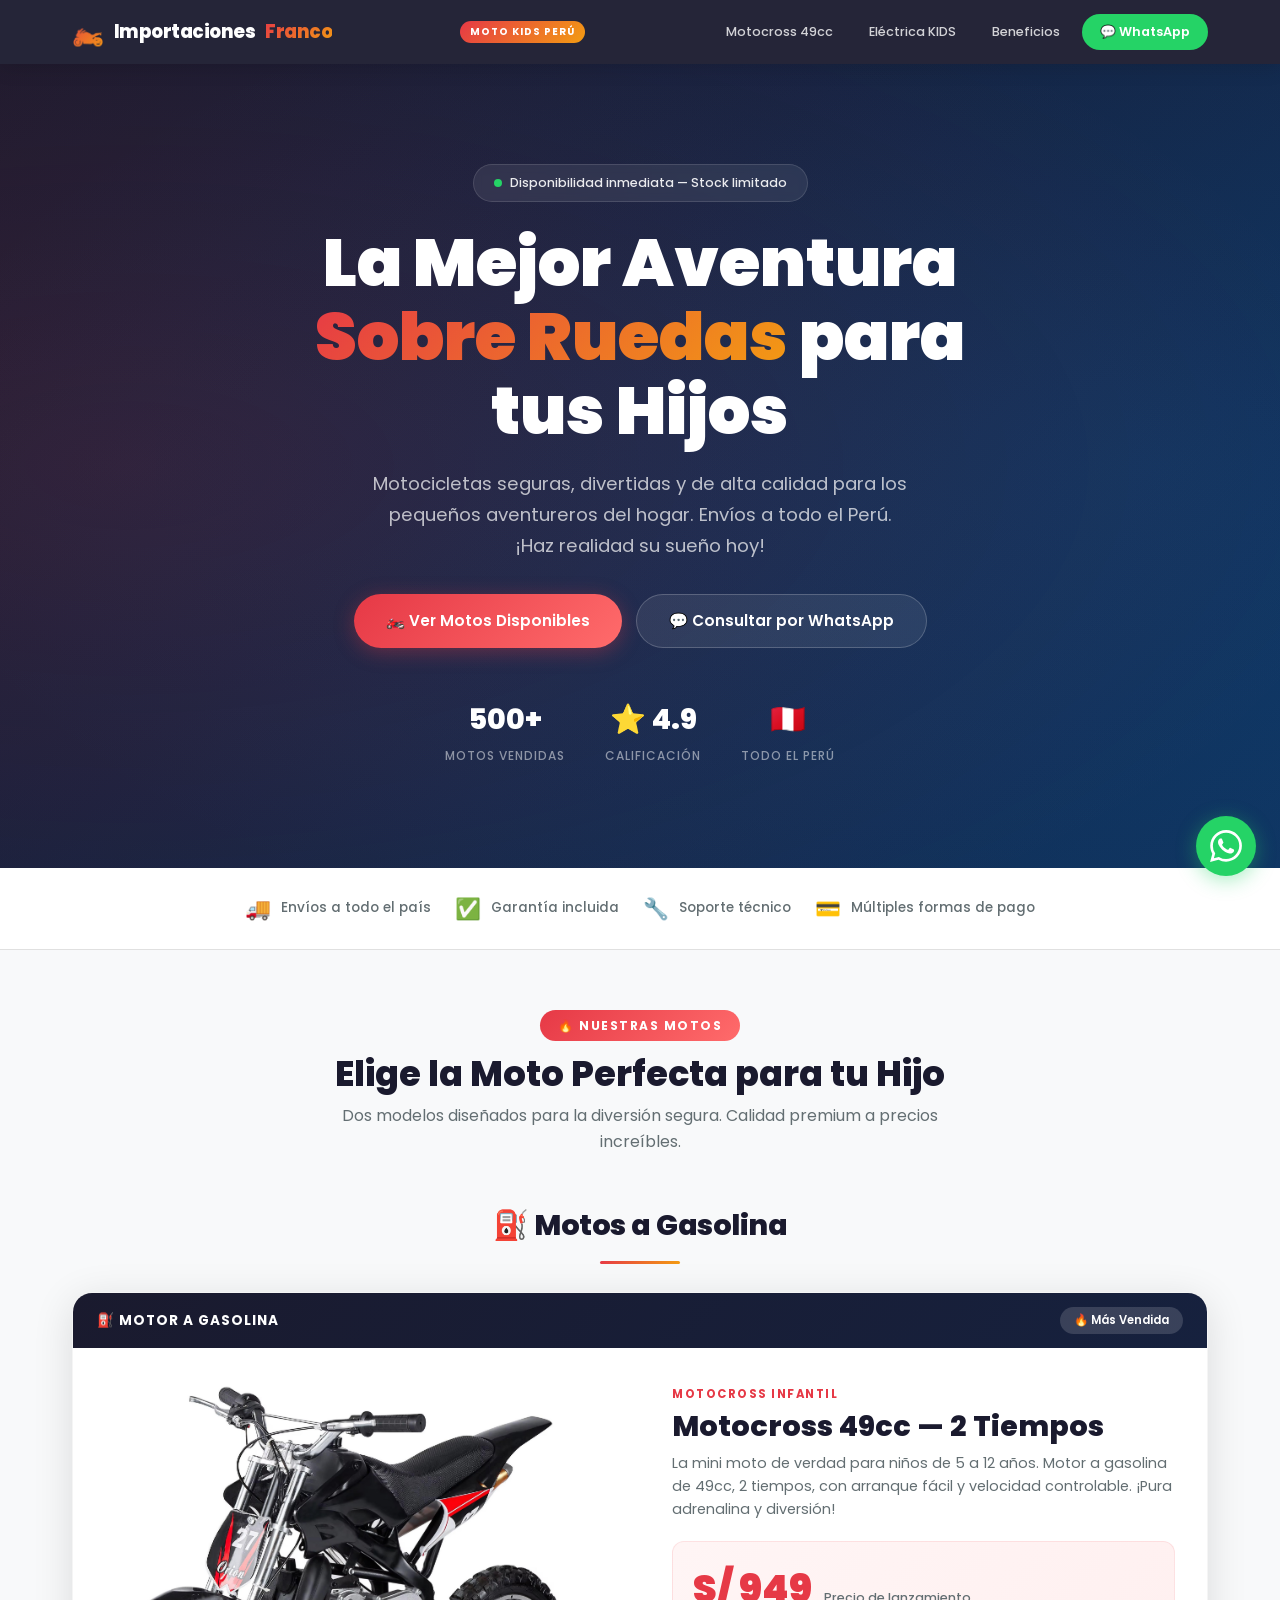
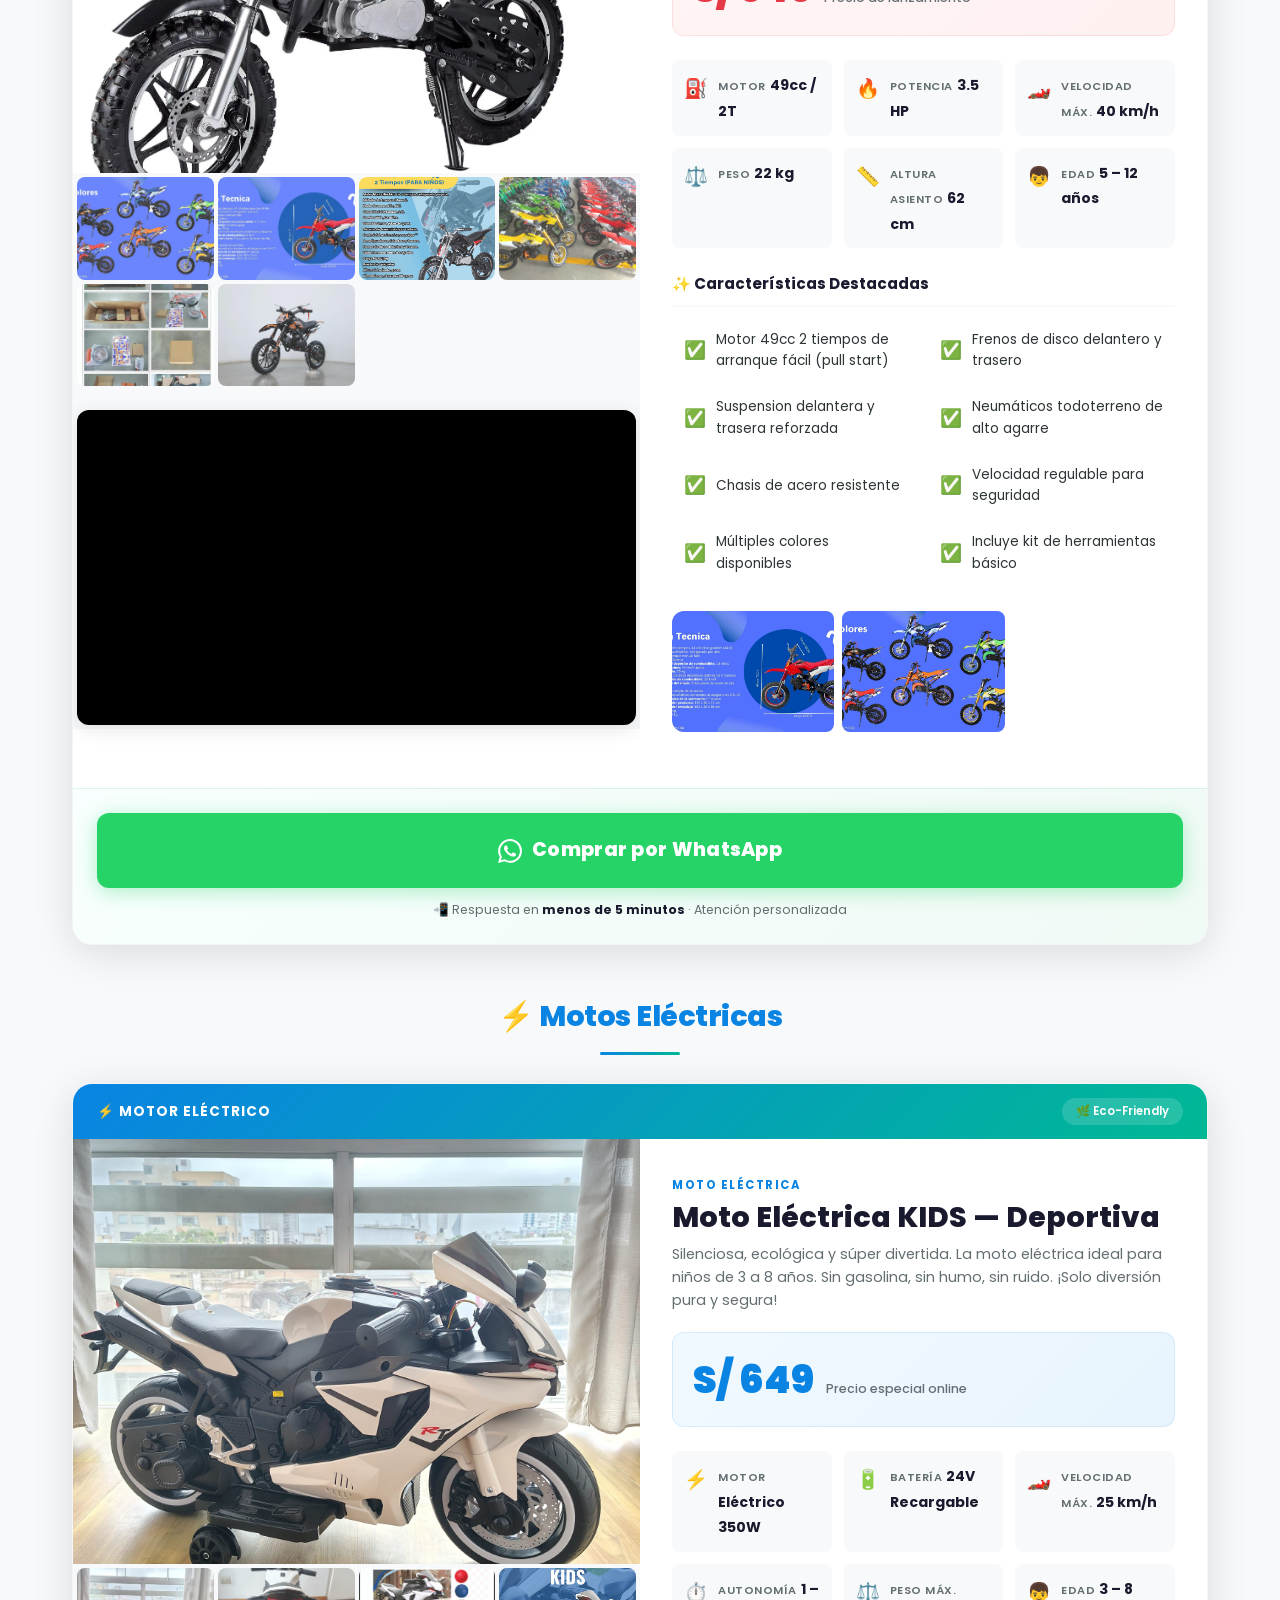
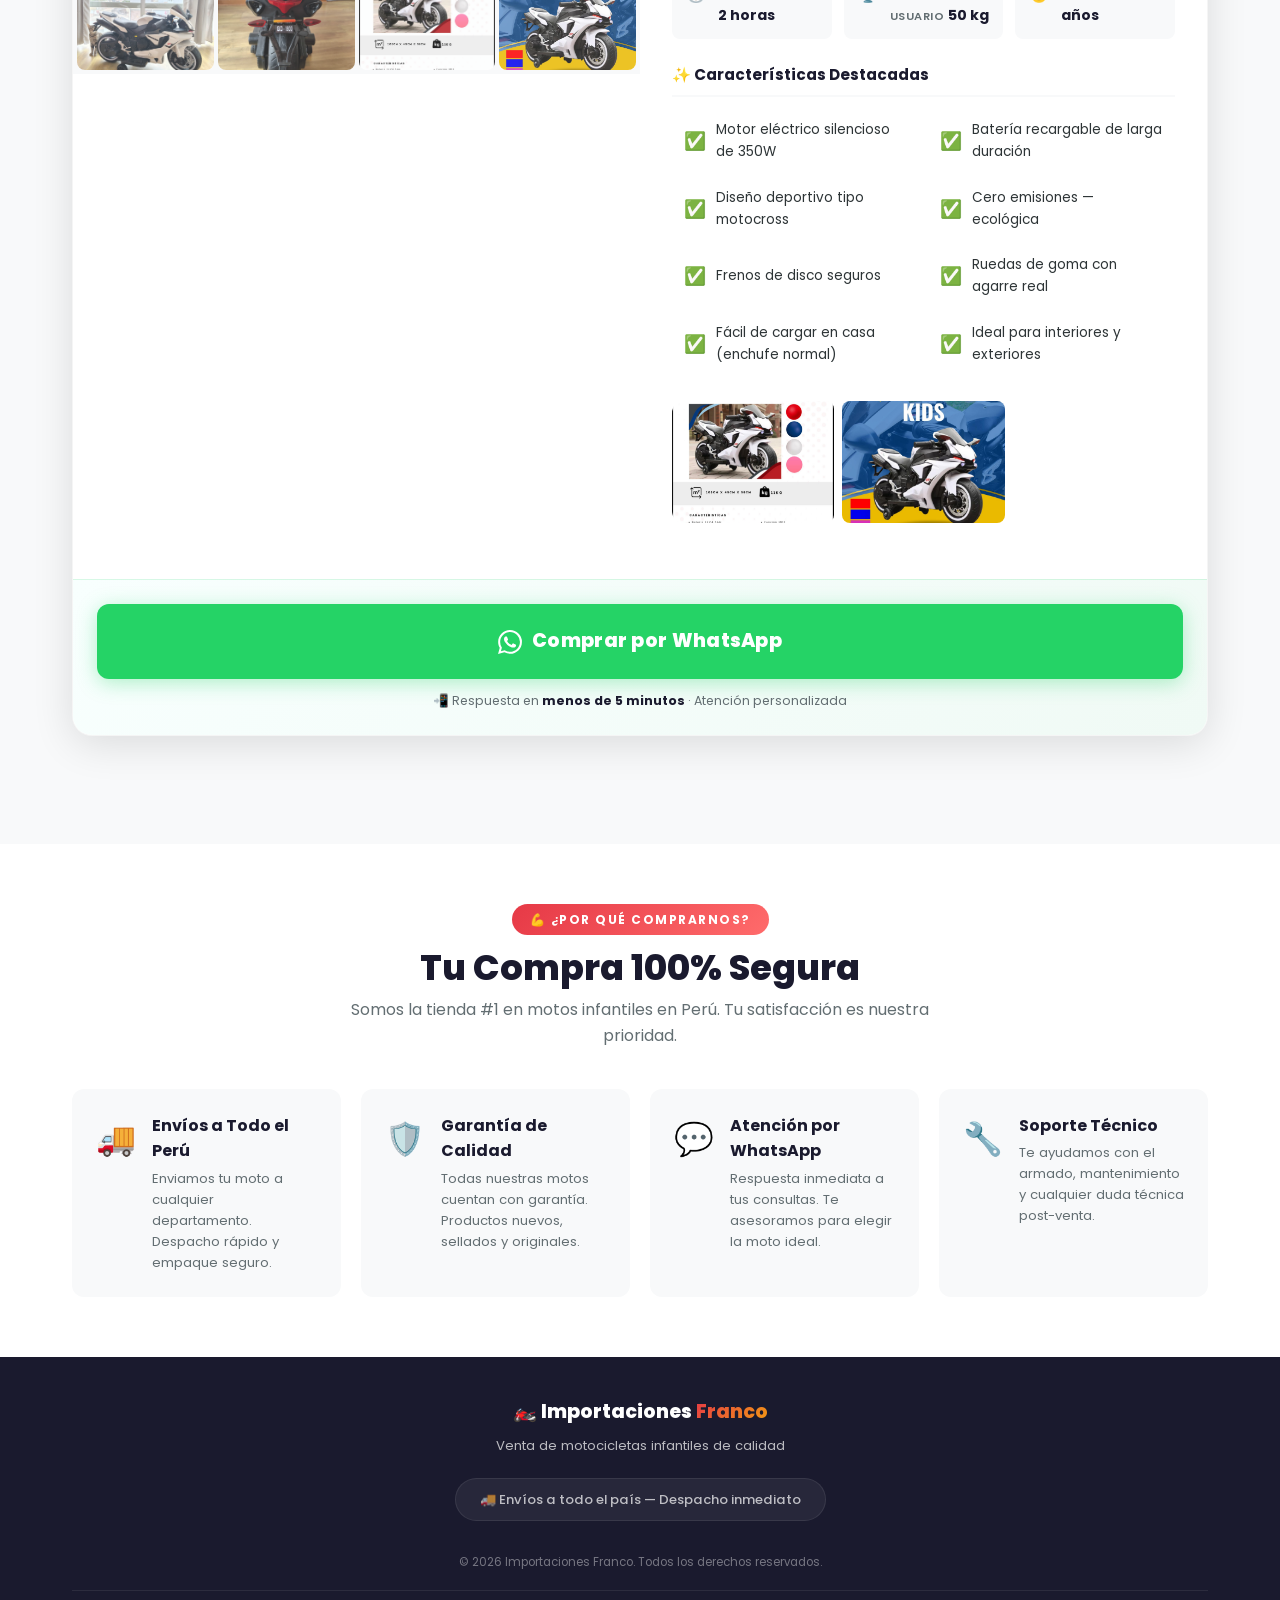
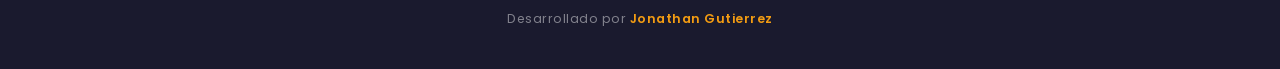
==== commit 3618c054: "refactor: optimización de video con iframe y cambios solicitados de precio, nombre, imagenes" ====
--- a/index.html
+++ b/index.html
@@ -1,14 +1,17 @@
 <!DOCTYPE html>
 <html lang="es">
+
 <head>
   <meta charset="UTF-8">
   <meta name="viewport" content="width=device-width, initial-scale=1.0">
-  <meta name="description" content="Motos Kids Perú - Venta de motocicletas para niños. Motocross 49cc y Moto Eléctrica KIDS deportiva. Envíos a todo el Perú. Compra segura por WhatsApp.">
-  <meta name="keywords" content="motos para niños, motocross 49cc, moto eléctrica niños, Perú, motos infantiles">
-  <title>Motos Kids Perú | Motos para Niños - Motocross 49cc y Eléctrica KIDS</title>
+  <meta name="description"
+    content="Importaciones Franco - Venta de motocicletas para niños. Motocross 49cc y Moto Eléctrica KIDS deportiva. Envíos a todo el Perú. Compra segura por WhatsApp.">
+  <meta name="keywords" content="motos para niños, motocross 49cc, moto eléctrica niños, Perú, motos infantiles, Importaciones Franco">
+  <title>Importaciones Franco | Motos para Niños - Motocross 49cc y Eléctrica KIDS</title>
   <link rel="stylesheet" href="style.css">
-  <link rel="icon" href="data:image/svg+xml,<svg xmlns='http://www.w3.org/2000/svg' viewBox='0 0 100 100'><text y='.9em' font-size='90'>🏍️</text></svg>">
+  <link rel="icon" href="favicon.ico">
 </head>
+
 <body>
 
   <!-- ==================== NAVBAR ==================== -->
@@ -16,13 +19,15 @@
     <div class="container">
       <a href="#" class="navbar__logo">
         <span class="navbar__logo-icon">🏍️</span>
-        Motos <span>Kids Perú</span>
+        Importaciones <span>Franco</span>
       </a>
+      <span class="navbar__category-badge">Moto Kids Perú</span>
       <div class="navbar__links" id="navLinks">
         <a href="#motocross">Motocross 49cc</a>
         <a href="#electrica">Eléctrica KIDS</a>
         <a href="#beneficios">Beneficios</a>
-        <a href="https://wa.me/51900000000?text=Hola,%20vengo%20de%20la%20página%20web.%20Quiero%20información%20sobre%20las%20motos%20para%20niños." class="navbar__cta" target="_blank" rel="noopener">💬 WhatsApp</a>
+        <a href="https://wa.me/51975490704?text=Hola,%20vengo%20de%20la%20página%20web.%20Quiero%20información%20sobre%20las%20motos%20para%20niños."
+          class="navbar__cta" target="_blank" rel="noopener">💬 WhatsApp</a>
       </div>
       <button class="navbar__toggle" id="navToggle" aria-label="Menú">
         <span></span><span></span><span></span>
@@ -41,11 +46,13 @@
         La Mejor Aventura <br><span class="hero__title-highlight">Sobre Ruedas</span> para tus Hijos
       </h1>
       <p class="hero__subtitle">
-        Motocicletas seguras, divertidas y de alta calidad para los pequeños aventureros del hogar. Envíos a todo el Perú. ¡Haz realidad su sueño hoy!
+        Motocicletas seguras, divertidas y de alta calidad para los pequeños aventureros del hogar. Envíos a todo el
+        Perú. ¡Haz realidad su sueño hoy!
       </p>
       <div class="hero__buttons">
         <a href="#productos" class="btn btn--primary">🏍️ Ver Motos Disponibles</a>
-        <a href="https://wa.me/51900000000?text=Hola,%20vengo%20de%20la%20página%20web.%20Quiero%20información%20sobre%20las%20motos%20para%20niños." class="btn btn--secondary" target="_blank" rel="noopener">💬 Consultar por WhatsApp</a>
+        <a href="https://wa.me/51975490704?text=Hola,%20vengo%20de%20la%20página%20web.%20Quiero%20información%20sobre%20las%20motos%20para%20niños."
+          class="btn btn--secondary" target="_blank" rel="noopener">💬 Consultar por WhatsApp</a>
       </div>
       <div class="hero__stats">
         <div class="hero__stat">
@@ -90,7 +97,13 @@
       <div class="products__header">
         <span class="section-badge">🔥 Nuestras Motos</span>
         <h2 class="section-title">Elige la Moto Perfecta para tu Hijo</h2>
-        <p class="section-subtitle" style="margin: 8px auto 0;">Dos modelos diseñados para la diversión segura. Calidad premium a precios increíbles.</p>
+        <p class="section-subtitle" style="margin: 8px auto 0;">Dos modelos diseñados para la diversión segura. Calidad
+          premium a precios increíbles.</p>
+      </div>
+
+      <!-- ====== SECTION: MOTOS A GASOLINA ====== -->
+      <div class="products__section-divider">
+        <h2 class="products__section-title">⛽ Motos a Gasolina</h2>
       </div>
 
       <!-- ====== PRODUCT 1: MOTOCROSS 49CC ====== -->
@@ -103,19 +116,28 @@
 
         <!-- Gallery -->
         <div class="product-card__gallery">
-          <img 
-            src="img/motocross/motocross-principal.jpg.jpeg" 
-            alt="Motocross 49cc para niños - Vista principal" 
-            class="product-card__main-image"
-            loading="lazy"
-          >
+          <img src="img/motocross/motocross-principal.jpg.jpeg" alt="Motocross 49cc para niños - Vista principal"
+            class="product-card__main-image" loading="lazy">
           <div class="product-card__thumbnails">
-            <img src="img/motocross/motocross-colores.jpg.jpeg" alt="Motocross 49cc - Colores disponibles" class="product-card__thumb" loading="lazy">
-            <img src="img/motocross/motocross-ficha-tecnica.jpg.jpeg" alt="Motocross 49cc - Ficha técnica" class="product-card__thumb" loading="lazy">
-            <img src="img/motocross/motocross-caracteristicas.jpg.jpeg" alt="Motocross 49cc - Características" class="product-card__thumb" loading="lazy">
-            <img src="img/motocross/motocross-almacen.jpg.jpeg" alt="Motocross 49cc - En almacén" class="product-card__thumb" loading="lazy">
-            <img src="img/motocross/motocross-empaque.jpg.jpeg" alt="Motocross 49cc - Empaque" class="product-card__thumb" loading="lazy">
-            <img src="img/motocross/motocross-naranja.jpg.jpeg" alt="Motocross 49cc - Color naranja" class="product-card__thumb" loading="lazy">
+            <img src="img/motocross/motocross-colores.jpg.jpeg" alt="Motocross 49cc - Colores disponibles"
+              class="product-card__thumb" loading="lazy">
+            <img src="img/motocross/motocross-ficha-tecnica.jpg.jpeg" alt="Motocross 49cc - Ficha técnica"
+              class="product-card__thumb" loading="lazy">
+            <img src="img/motocross/motocross-caracteristicas.jpg.jpeg" alt="Motocross 49cc - Características"
+              class="product-card__thumb" loading="lazy">
+            <img src="img/motocross/motocross-almacen.jpg.jpeg" alt="Motocross 49cc - En almacén"
+              class="product-card__thumb" loading="lazy">
+            <img src="img/motocross/motocross-empaque.jpg.jpeg" alt="Motocross 49cc - Empaque"
+              class="product-card__thumb" loading="lazy">
+            <img src="img/motocross/motocross-naranja.jpg.jpeg" alt="Motocross 49cc - Color naranja"
+              class="product-card__thumb" loading="lazy">
+          </div>
+
+          <!-- Product Video -->
+          <div class="product-card__video">
+            <div class="video-responsive">
+              <iframe width="560" height="315" src="https://www.youtube.com/embed/s8DGtPUNJNo?si=sntT7IfHxRH3uJOx" title="YouTube video player" frameborder="0" allow="accelerometer; autoplay; clipboard-write; encrypted-media; gyroscope; picture-in-picture; web-share" referrerpolicy="strict-origin-when-cross-origin" allowfullscreen></iframe>
+            </div>
           </div>
         </div>
 
@@ -124,12 +146,13 @@
           <span class="product-card__category">Motocross Infantil</span>
           <h3 class="product-card__name">Motocross 49cc — 2 Tiempos</h3>
           <p class="product-card__tagline">
-            La mini moto de verdad para niños de 5 a 12 años. Motor a gasolina de 49cc, 2 tiempos, con arranque fácil y velocidad controlable. ¡Pura adrenalina y diversión!
+            La mini moto de verdad para niños de 5 a 12 años. Motor a gasolina de 49cc, 2 tiempos, con arranque fácil y
+            velocidad controlable. ¡Pura adrenalina y diversión!
           </p>
 
           <!-- Price -->
           <div class="product-card__price-block">
-            <span class="product-card__price">S/ 899</span>
+            <span class="product-card__price">S/ 949</span>
             <span class="product-card__price-label">Precio de lanzamiento</span>
           </div>
 
@@ -183,34 +206,40 @@
           <div class="product-card__features">
             <h4 class="product-card__features-title">✨ Características Destacadas</h4>
             <ul class="product-card__features-list">
-              <li class="feature-item"><span class="feature-item__check">✅</span> Motor 49cc 2 tiempos de arranque fácil (pull start)</li>
-              <li class="feature-item"><span class="feature-item__check">✅</span> Frenos de disco delantero y trasero</li>
-              <li class="feature-item"><span class="feature-item__check">✅</span> Suspension delantera y trasera reforzada</li>
-              <li class="feature-item"><span class="feature-item__check">✅</span> Neumáticos todoterreno de alto agarre</li>
+              <li class="feature-item"><span class="feature-item__check">✅</span> Motor 49cc 2 tiempos de arranque fácil
+                (pull start)</li>
+              <li class="feature-item"><span class="feature-item__check">✅</span> Frenos de disco delantero y trasero
+              </li>
+              <li class="feature-item"><span class="feature-item__check">✅</span> Suspension delantera y trasera
+                reforzada</li>
+              <li class="feature-item"><span class="feature-item__check">✅</span> Neumáticos todoterreno de alto agarre
+              </li>
               <li class="feature-item"><span class="feature-item__check">✅</span> Chasis de acero resistente</li>
-              <li class="feature-item"><span class="feature-item__check">✅</span> Velocidad regulable para seguridad</li>
+              <li class="feature-item"><span class="feature-item__check">✅</span> Velocidad regulable para seguridad
+              </li>
               <li class="feature-item"><span class="feature-item__check">✅</span> Múltiples colores disponibles</li>
-              <li class="feature-item"><span class="feature-item__check">✅</span> Incluye kit de herramientas básico</li>
+              <li class="feature-item"><span class="feature-item__check">✅</span> Incluye kit de herramientas básico
+              </li>
             </ul>
           </div>
 
           <!-- Detail images -->
           <div class="product-card__detail-images">
-            <img src="img/motocross/motocross-ficha-tecnica.jpg.jpeg" alt="Medidas de la Motocross 49cc" class="product-card__detail-img" loading="lazy">
-            <img src="img/motocross/motocross-colores.jpg.jpeg" alt="Colores disponibles Motocross 49cc" class="product-card__detail-img" loading="lazy">
+            <img src="img/motocross/motocross-ficha-tecnica.jpg.jpeg" alt="Medidas de la Motocross 49cc"
+              class="product-card__detail-img" loading="lazy">
+            <img src="img/motocross/motocross-colores.jpg.jpeg" alt="Colores disponibles Motocross 49cc"
+              class="product-card__detail-img" loading="lazy">
           </div>
         </div>
 
         <!-- CTA -->
         <div class="product-card__cta">
-          <a 
-            href="https://wa.me/51900000000?text=Hola,%20vengo%20de%20la%20página%20web.%20Me%20interesa%20comprar%20la%20Motocross%2049cc%20de%202%20tiempos.%20¿Me%20das%20más%20información%20y%20disponibilidad%20de%20colores?" 
-            class="btn btn--whatsapp btn--whatsapp-lg"
-            target="_blank"
-            rel="noopener"
-            id="btn-whatsapp-motocross"
-          >
-            <svg class="whatsapp-icon" viewBox="0 0 24 24" xmlns="http://www.w3.org/2000/svg"><path d="M17.472 14.382c-.297-.149-1.758-.867-2.03-.967-.273-.099-.471-.148-.67.15-.197.297-.767.966-.94 1.164-.173.199-.347.223-.644.075-.297-.15-1.255-.463-2.39-1.475-.883-.788-1.48-1.761-1.653-2.059-.173-.297-.018-.458.13-.606.134-.133.298-.347.446-.52.149-.174.198-.298.298-.497.099-.198.05-.371-.025-.52-.075-.149-.669-1.612-.916-2.207-.242-.579-.487-.5-.669-.51-.173-.008-.371-.01-.57-.01-.198 0-.52.074-.792.372-.272.297-1.04 1.016-1.04 2.479 0 1.462 1.065 2.875 1.213 3.074.149.198 2.096 3.2 5.077 4.487.709.306 1.262.489 1.694.625.712.227 1.36.195 1.871.118.571-.085 1.758-.719 2.006-1.413.248-.694.248-1.289.173-1.413-.074-.124-.272-.198-.57-.347m-5.421 7.403h-.004a9.87 9.87 0 01-5.031-1.378l-.361-.214-3.741.982.998-3.648-.235-.374a9.86 9.86 0 01-1.51-5.26c.001-5.45 4.436-9.884 9.888-9.884 2.64 0 5.122 1.03 6.988 2.898a9.825 9.825 0 012.893 6.994c-.003 5.45-4.437 9.884-9.885 9.884m8.413-18.297A11.815 11.815 0 0012.05 0C5.495 0 .16 5.335.157 11.892c0 2.096.547 4.142 1.588 5.945L.057 24l6.305-1.654a11.882 11.882 0 005.683 1.448h.005c6.554 0 11.89-5.335 11.893-11.893a11.821 11.821 0 00-3.48-8.413z"/></svg>
+          <a href="https://wa.me/51975490704?text=Hola,%20vengo%20de%20la%20página%20web.%20Me%20interesa%20comprar%20la%20Motocross%2049cc%20de%202%20tiempos.%20¿Me%20das%20más%20información%20y%20disponibilidad%20de%20colores?"
+            class="btn btn--whatsapp btn--whatsapp-lg" target="_blank" rel="noopener" id="btn-whatsapp-motocross">
+            <svg class="whatsapp-icon" viewBox="0 0 24 24" xmlns="http://www.w3.org/2000/svg">
+              <path
+                d="M17.472 14.382c-.297-.149-1.758-.867-2.03-.967-.273-.099-.471-.148-.67.15-.197.297-.767.966-.94 1.164-.173.199-.347.223-.644.075-.297-.15-1.255-.463-2.39-1.475-.883-.788-1.48-1.761-1.653-2.059-.173-.297-.018-.458.13-.606.134-.133.298-.347.446-.52.149-.174.198-.298.298-.497.099-.198.05-.371-.025-.52-.075-.149-.669-1.612-.916-2.207-.242-.579-.487-.5-.669-.51-.173-.008-.371-.01-.57-.01-.198 0-.52.074-.792.372-.272.297-1.04 1.016-1.04 2.479 0 1.462 1.065 2.875 1.213 3.074.149.198 2.096 3.2 5.077 4.487.709.306 1.262.489 1.694.625.712.227 1.36.195 1.871.118.571-.085 1.758-.719 2.006-1.413.248-.694.248-1.289.173-1.413-.074-.124-.272-.198-.57-.347m-5.421 7.403h-.004a9.87 9.87 0 01-5.031-1.378l-.361-.214-3.741.982.998-3.648-.235-.374a9.86 9.86 0 01-1.51-5.26c.001-5.45 4.436-9.884 9.888-9.884 2.64 0 5.122 1.03 6.988 2.898a9.825 9.825 0 012.893 6.994c-.003 5.45-4.437 9.884-9.885 9.884m8.413-18.297A11.815 11.815 0 0012.05 0C5.495 0 .16 5.335.157 11.892c0 2.096.547 4.142 1.588 5.945L.057 24l6.305-1.654a11.882 11.882 0 005.683 1.448h.005c6.554 0 11.89-5.335 11.893-11.893a11.821 11.821 0 00-3.48-8.413z" />
+            </svg>
             Comprar por WhatsApp
           </a>
           <p class="product-card__cta-note">
@@ -218,6 +247,11 @@
           </p>
         </div>
       </article>
+
+      <!-- ====== SECTION: MOTOS ELÉCTRICAS ====== -->
+      <div class="products__section-divider products__section-divider--electric">
+        <h2 class="products__section-title products__section-title--electric">⚡ Motos Eléctricas</h2>
+      </div>
 
       <!-- ====== PRODUCT 2: MOTO ELÉCTRICA KIDS ====== -->
       <article class="product-card reveal" id="electrica">
@@ -229,17 +263,17 @@
 
         <!-- Gallery -->
         <div class="product-card__gallery">
-          <img 
-            src="img/electrica/electrica-principal-blanca.jpg.jpeg" 
-            alt="Moto Eléctrica KIDS deportiva - Vista principal" 
-            class="product-card__main-image"
-            loading="lazy"
-          >
+          <img src="img/electrica/electrica-principal-blanca.jpg.jpeg"
+            alt="Moto Eléctrica KIDS deportiva - Vista principal" class="product-card__main-image" loading="lazy">
           <div class="product-card__thumbnails">
-            <img src="img/electrica/electrica-lateral-1.jpg.jpeg" alt="Moto Eléctrica KIDS - Vista lateral" class="product-card__thumb" loading="lazy">
-            <img src="img/electrica/electrica-trasera.jpg.jpeg" alt="Moto Eléctrica KIDS - Vista trasera" class="product-card__thumb" loading="lazy">
-            <img src="img/electrica/electrica-ficha-tecnica.jpg.jpeg" alt="Moto Eléctrica KIDS - Ficha técnica" class="product-card__thumb" loading="lazy">
-            <img src="img/electrica/electrica-flyer.jpg.jpeg" alt="Moto Eléctrica KIDS - Flyer promocional" class="product-card__thumb" loading="lazy">
+            <img src="img/electrica/electrica-lateral-1.jpg.jpeg" alt="Moto Eléctrica KIDS - Vista lateral"
+              class="product-card__thumb" loading="lazy">
+            <img src="img/electrica/electrica-trasera.jpg.jpeg" alt="Moto Eléctrica KIDS - Vista trasera"
+              class="product-card__thumb" loading="lazy">
+            <img src="img/electrica/electrica-ficha-tecnica.jpg.jpeg" alt="Moto Eléctrica KIDS - Ficha técnica"
+              class="product-card__thumb" loading="lazy">
+            <img src="img/electrica/electrica-flyer.jpg.jpeg" alt="Moto Eléctrica KIDS - Flyer promocional"
+              class="product-card__thumb" loading="lazy">
           </div>
         </div>
 
@@ -248,7 +282,8 @@
           <span class="product-card__category" style="color: var(--color-accent-blue);">Moto Eléctrica</span>
           <h3 class="product-card__name">Moto Eléctrica KIDS — Deportiva</h3>
           <p class="product-card__tagline">
-            Silenciosa, ecológica y súper divertida. La moto eléctrica ideal para niños de 3 a 8 años. Sin gasolina, sin humo, sin ruido. ¡Solo diversión pura y segura!
+            Silenciosa, ecológica y súper divertida. La moto eléctrica ideal para niños de 3 a 8 años. Sin gasolina, sin
+            humo, sin ruido. ¡Solo diversión pura y segura!
           </p>
 
           <!-- Price -->
@@ -307,34 +342,38 @@
           <div class="product-card__features">
             <h4 class="product-card__features-title">✨ Características Destacadas</h4>
             <ul class="product-card__features-list">
-              <li class="feature-item"><span class="feature-item__check">✅</span> Motor eléctrico silencioso de 350W</li>
-              <li class="feature-item"><span class="feature-item__check">✅</span> Batería recargable de larga duración</li>
+              <li class="feature-item"><span class="feature-item__check">✅</span> Motor eléctrico silencioso de 350W
+              </li>
+              <li class="feature-item"><span class="feature-item__check">✅</span> Batería recargable de larga duración
+              </li>
               <li class="feature-item"><span class="feature-item__check">✅</span> Diseño deportivo tipo motocross</li>
               <li class="feature-item"><span class="feature-item__check">✅</span> Cero emisiones — ecológica</li>
               <li class="feature-item"><span class="feature-item__check">✅</span> Frenos de disco seguros</li>
               <li class="feature-item"><span class="feature-item__check">✅</span> Ruedas de goma con agarre real</li>
-              <li class="feature-item"><span class="feature-item__check">✅</span> Fácil de cargar en casa (enchufe normal)</li>
-              <li class="feature-item"><span class="feature-item__check">✅</span> Ideal para interiores y exteriores</li>
+              <li class="feature-item"><span class="feature-item__check">✅</span> Fácil de cargar en casa (enchufe
+                normal)</li>
+              <li class="feature-item"><span class="feature-item__check">✅</span> Ideal para interiores y exteriores
+              </li>
             </ul>
           </div>
 
           <!-- Detail images -->
           <div class="product-card__detail-images">
-            <img src="img/electrica/electrica-ficha-tecnica.jpg.jpeg" alt="Medidas de la Moto Eléctrica KIDS" class="product-card__detail-img" loading="lazy">
-            <img src="img/electrica/electrica-flyer.jpg.jpeg" alt="Promoción Moto Eléctrica KIDS" class="product-card__detail-img" loading="lazy">
+            <img src="img/electrica/electrica-ficha-tecnica.jpg.jpeg" alt="Medidas de la Moto Eléctrica KIDS"
+              class="product-card__detail-img" loading="lazy">
+            <img src="img/electrica/electrica-flyer.jpg.jpeg" alt="Promoción Moto Eléctrica KIDS"
+              class="product-card__detail-img" loading="lazy">
           </div>
         </div>
 
         <!-- CTA -->
         <div class="product-card__cta">
-          <a 
-            href="https://wa.me/51900000000?text=Hola,%20vengo%20de%20la%20página%20web.%20Me%20interesa%20comprar%20la%20Moto%20Eléctrica%20KIDS%20deportiva.%20¿Me%20das%20más%20información%20y%20disponibilidad%20de%20colores?" 
-            class="btn btn--whatsapp btn--whatsapp-lg"
-            target="_blank"
-            rel="noopener"
-            id="btn-whatsapp-electrica"
-          >
-            <svg class="whatsapp-icon" viewBox="0 0 24 24" xmlns="http://www.w3.org/2000/svg"><path d="M17.472 14.382c-.297-.149-1.758-.867-2.03-.967-.273-.099-.471-.148-.67.15-.197.297-.767.966-.94 1.164-.173.199-.347.223-.644.075-.297-.15-1.255-.463-2.39-1.475-.883-.788-1.48-1.761-1.653-2.059-.173-.297-.018-.458.13-.606.134-.133.298-.347.446-.52.149-.174.198-.298.298-.497.099-.198.05-.371-.025-.52-.075-.149-.669-1.612-.916-2.207-.242-.579-.487-.5-.669-.51-.173-.008-.371-.01-.57-.01-.198 0-.52.074-.792.372-.272.297-1.04 1.016-1.04 2.479 0 1.462 1.065 2.875 1.213 3.074.149.198 2.096 3.2 5.077 4.487.709.306 1.262.489 1.694.625.712.227 1.36.195 1.871.118.571-.085 1.758-.719 2.006-1.413.248-.694.248-1.289.173-1.413-.074-.124-.272-.198-.57-.347m-5.421 7.403h-.004a9.87 9.87 0 01-5.031-1.378l-.361-.214-3.741.982.998-3.648-.235-.374a9.86 9.86 0 01-1.51-5.26c.001-5.45 4.436-9.884 9.888-9.884 2.64 0 5.122 1.03 6.988 2.898a9.825 9.825 0 012.893 6.994c-.003 5.45-4.437 9.884-9.885 9.884m8.413-18.297A11.815 11.815 0 0012.05 0C5.495 0 .16 5.335.157 11.892c0 2.096.547 4.142 1.588 5.945L.057 24l6.305-1.654a11.882 11.882 0 005.683 1.448h.005c6.554 0 11.89-5.335 11.893-11.893a11.821 11.821 0 00-3.48-8.413z"/></svg>
+          <a href="https://wa.me/51975490704?text=Hola,%20vengo%20de%20la%20página%20web.%20Me%20interesa%20comprar%20la%20Moto%20Eléctrica%20KIDS%20deportiva.%20¿Me%20das%20más%20información%20y%20disponibilidad%20de%20colores?"
+            class="btn btn--whatsapp btn--whatsapp-lg" target="_blank" rel="noopener" id="btn-whatsapp-electrica">
+            <svg class="whatsapp-icon" viewBox="0 0 24 24" xmlns="http://www.w3.org/2000/svg">
+              <path
+                d="M17.472 14.382c-.297-.149-1.758-.867-2.03-.967-.273-.099-.471-.148-.67.15-.197.297-.767.966-.94 1.164-.173.199-.347.223-.644.075-.297-.15-1.255-.463-2.39-1.475-.883-.788-1.48-1.761-1.653-2.059-.173-.297-.018-.458.13-.606.134-.133.298-.347.446-.52.149-.174.198-.298.298-.497.099-.198.05-.371-.025-.52-.075-.149-.669-1.612-.916-2.207-.242-.579-.487-.5-.669-.51-.173-.008-.371-.01-.57-.01-.198 0-.52.074-.792.372-.272.297-1.04 1.016-1.04 2.479 0 1.462 1.065 2.875 1.213 3.074.149.198 2.096 3.2 5.077 4.487.709.306 1.262.489 1.694.625.712.227 1.36.195 1.871.118.571-.085 1.758-.719 2.006-1.413.248-.694.248-1.289.173-1.413-.074-.124-.272-.198-.57-.347m-5.421 7.403h-.004a9.87 9.87 0 01-5.031-1.378l-.361-.214-3.741.982.998-3.648-.235-.374a9.86 9.86 0 01-1.51-5.26c.001-5.45 4.436-9.884 9.888-9.884 2.64 0 5.122 1.03 6.988 2.898a9.825 9.825 0 012.893 6.994c-.003 5.45-4.437 9.884-9.885 9.884m8.413-18.297A11.815 11.815 0 0012.05 0C5.495 0 .16 5.335.157 11.892c0 2.096.547 4.142 1.588 5.945L.057 24l6.305-1.654a11.882 11.882 0 005.683 1.448h.005c6.554 0 11.89-5.335 11.893-11.893a11.821 11.821 0 00-3.48-8.413z" />
+            </svg>
             Comprar por WhatsApp
           </a>
           <p class="product-card__cta-note">
@@ -352,35 +391,40 @@
       <div class="benefits__header">
         <span class="section-badge">💪 ¿Por qué Comprarnos?</span>
         <h2 class="section-title">Tu Compra 100% Segura</h2>
-        <p class="section-subtitle" style="margin: 8px auto 0;">Somos la tienda #1 en motos infantiles en Perú. Tu satisfacción es nuestra prioridad.</p>
+        <p class="section-subtitle" style="margin: 8px auto 0;">Somos la tienda #1 en motos infantiles en Perú. Tu
+          satisfacción es nuestra prioridad.</p>
       </div>
       <div class="benefits__grid">
         <div class="benefit-card reveal">
           <span class="benefit-card__icon">🚚</span>
           <div>
             <h3 class="benefit-card__title">Envíos a Todo el Perú</h3>
-            <p class="benefit-card__desc">Enviamos tu moto a cualquier departamento. Despacho rápido y empaque seguro.</p>
+            <p class="benefit-card__desc">Enviamos tu moto a cualquier departamento. Despacho rápido y empaque seguro.
+            </p>
           </div>
         </div>
         <div class="benefit-card reveal">
           <span class="benefit-card__icon">🛡️</span>
           <div>
             <h3 class="benefit-card__title">Garantía de Calidad</h3>
-            <p class="benefit-card__desc">Todas nuestras motos cuentan con garantía. Productos nuevos, sellados y originales.</p>
+            <p class="benefit-card__desc">Todas nuestras motos cuentan con garantía. Productos nuevos, sellados y
+              originales.</p>
           </div>
         </div>
         <div class="benefit-card reveal">
           <span class="benefit-card__icon">💬</span>
           <div>
             <h3 class="benefit-card__title">Atención por WhatsApp</h3>
-            <p class="benefit-card__desc">Respuesta inmediata a tus consultas. Te asesoramos para elegir la moto ideal.</p>
+            <p class="benefit-card__desc">Respuesta inmediata a tus consultas. Te asesoramos para elegir la moto ideal.
+            </p>
           </div>
         </div>
         <div class="benefit-card reveal">
           <span class="benefit-card__icon">🔧</span>
           <div>
             <h3 class="benefit-card__title">Soporte Técnico</h3>
-            <p class="benefit-card__desc">Te ayudamos con el armado, mantenimiento y cualquier duda técnica post-venta.</p>
+            <p class="benefit-card__desc">Te ayudamos con el armado, mantenimiento y cualquier duda técnica post-venta.
+            </p>
           </div>
         </div>
       </div>
@@ -390,46 +434,57 @@
   <!-- ==================== FOOTER ==================== -->
   <footer class="footer">
     <div class="container">
-      <div class="footer__brand">🏍️ Motos <span>Kids Perú</span></div>
+      <div class="footer__brand">🏍️ Importaciones <span>Franco</span></div>
       <p class="footer__info">Venta de motocicletas infantiles de calidad</p>
       <div class="footer__shipping">
         🚚 Envíos a todo el país — Despacho inmediato
       </div>
-      <p class="footer__copy">© 2026 Motos Kids Perú. Todos los derechos reservados.</p>
+      <p class="footer__copy">© 2026 Importaciones Franco. Todos los derechos reservados.</p>
+      <div class="footer__developer">
+        Desarrollado por <a href="#" class="footer__developer-link">Jonathan Gutierrez</a>
+      </div>
     </div>
   </footer>
 
   <!-- ==================== FLOATING WHATSAPP ==================== -->
-  <a 
-    href="https://wa.me/51900000000?text=Hola,%20vengo%20de%20la%20página%20web.%20Quiero%20información%20sobre%20las%20motos%20para%20niños." 
-    class="whatsapp-float" 
-    target="_blank" 
-    rel="noopener"
-    aria-label="Contactar por WhatsApp"
-  >
-    <svg viewBox="0 0 24 24" xmlns="http://www.w3.org/2000/svg"><path d="M17.472 14.382c-.297-.149-1.758-.867-2.03-.967-.273-.099-.471-.148-.67.15-.197.297-.767.966-.94 1.164-.173.199-.347.223-.644.075-.297-.15-1.255-.463-2.39-1.475-.883-.788-1.48-1.761-1.653-2.059-.173-.297-.018-.458.13-.606.134-.133.298-.347.446-.52.149-.174.198-.298.298-.497.099-.198.05-.371-.025-.52-.075-.149-.669-1.612-.916-2.207-.242-.579-.487-.5-.669-.51-.173-.008-.371-.01-.57-.01-.198 0-.52.074-.792.372-.272.297-1.04 1.016-1.04 2.479 0 1.462 1.065 2.875 1.213 3.074.149.198 2.096 3.2 5.077 4.487.709.306 1.262.489 1.694.625.712.227 1.36.195 1.871.118.571-.085 1.758-.719 2.006-1.413.248-.694.248-1.289.173-1.413-.074-.124-.272-.198-.57-.347m-5.421 7.403h-.004a9.87 9.87 0 01-5.031-1.378l-.361-.214-3.741.982.998-3.648-.235-.374a9.86 9.86 0 01-1.51-5.26c.001-5.45 4.436-9.884 9.888-9.884 2.64 0 5.122 1.03 6.988 2.898a9.825 9.825 0 012.893 6.994c-.003 5.45-4.437 9.884-9.885 9.884m8.413-18.297A11.815 11.815 0 0012.05 0C5.495 0 .16 5.335.157 11.892c0 2.096.547 4.142 1.588 5.945L.057 24l6.305-1.654a11.882 11.882 0 005.683 1.448h.005c6.554 0 11.89-5.335 11.893-11.893a11.821 11.821 0 00-3.48-8.413z"/></svg>
+  <a href="https://wa.me/51975490704?text=Hola,%20vengo%20de%20la%20página%20web.%20Quiero%20información%20sobre%20las%20motos%20para%20niños."
+    class="whatsapp-float" target="_blank" rel="noopener" aria-label="Contactar por WhatsApp">
+    <svg viewBox="0 0 24 24" xmlns="http://www.w3.org/2000/svg">
+      <path
+        d="M17.472 14.382c-.297-.149-1.758-.867-2.03-.967-.273-.099-.471-.148-.67.15-.197.297-.767.966-.94 1.164-.173.199-.347.223-.644.075-.297-.15-1.255-.463-2.39-1.475-.883-.788-1.48-1.761-1.653-2.059-.173-.297-.018-.458.13-.606.134-.133.298-.347.446-.52.149-.174.198-.298.298-.497.099-.198.05-.371-.025-.52-.075-.149-.669-1.612-.916-2.207-.242-.579-.487-.5-.669-.51-.173-.008-.371-.01-.57-.01-.198 0-.52.074-.792.372-.272.297-1.04 1.016-1.04 2.479 0 1.462 1.065 2.875 1.213 3.074.149.198 2.096 3.2 5.077 4.487.709.306 1.262.489 1.694.625.712.227 1.36.195 1.871.118.571-.085 1.758-.719 2.006-1.413.248-.694.248-1.289.173-1.413-.074-.124-.272-.198-.57-.347m-5.421 7.403h-.004a9.87 9.87 0 01-5.031-1.378l-.361-.214-3.741.982.998-3.648-.235-.374a9.86 9.86 0 01-1.51-5.26c.001-5.45 4.436-9.884 9.888-9.884 2.64 0 5.122 1.03 6.988 2.898a9.825 9.825 0 012.893 6.994c-.003 5.45-4.437 9.884-9.885 9.884m8.413-18.297A11.815 11.815 0 0012.05 0C5.495 0 .16 5.335.157 11.892c0 2.096.547 4.142 1.588 5.945L.057 24l6.305-1.654a11.882 11.882 0 005.683 1.448h.005c6.554 0 11.89-5.335 11.893-11.893a11.821 11.821 0 00-3.48-8.413z" />
+    </svg>
   </a>
 
   <!-- ==================== SCRIPTS ==================== -->
+  <!-- ==================== LIGHTBOX MODAL ==================== -->
+  <div class="lightbox" id="lightbox" aria-hidden="true">
+    <div class="lightbox__overlay"></div>
+    <button class="lightbox__close" id="lightboxClose" aria-label="Cerrar">&times;</button>
+    <button class="lightbox__arrow lightbox__arrow--left" id="lightboxPrev" aria-label="Anterior">&#10094;</button>
+    <button class="lightbox__arrow lightbox__arrow--right" id="lightboxNext" aria-label="Siguiente">&#10095;</button>
+    <div class="lightbox__content">
+      <img class="lightbox__image" id="lightboxImage" src="" alt="">
+    </div>
+    <div class="lightbox__counter" id="lightboxCounter"></div>
+  </div>
+
   <script>
-    // Mobile nav toggle
+    // ========== Mobile nav toggle ==========
     const navToggle = document.getElementById('navToggle');
     const navLinks = document.getElementById('navLinks');
-    
+
     navToggle.addEventListener('click', () => {
       navLinks.classList.toggle('active');
     });
 
-    // Close nav on link click (mobile)
     navLinks.querySelectorAll('a').forEach(link => {
       link.addEventListener('click', () => {
         navLinks.classList.remove('active');
       });
     });
 
-    // Scroll reveal animation
+    // ========== Scroll reveal ==========
     const revealElements = document.querySelectorAll('.reveal');
-    
     const revealObserver = new IntersectionObserver((entries) => {
       entries.forEach(entry => {
         if (entry.isIntersecting) {
@@ -438,12 +493,11 @@
         }
       });
     }, { threshold: 0.1 });
-
     revealElements.forEach(el => revealObserver.observe(el));
 
-    // Thumbnail click → swap main image
+    // ========== Thumbnail click → swap main image ==========
     document.querySelectorAll('.product-card__thumb').forEach(thumb => {
-      thumb.addEventListener('click', function() {
+      thumb.addEventListener('click', function () {
         const gallery = this.closest('.product-card__gallery');
         const mainImage = gallery.querySelector('.product-card__main-image');
         const tempSrc = mainImage.src;
@@ -455,7 +509,7 @@
       });
     });
 
-    // Navbar background on scroll
+    // ========== Navbar scroll shadow ==========
     window.addEventListener('scroll', () => {
       const navbar = document.getElementById('navbar');
       if (window.scrollY > 50) {
@@ -464,7 +518,109 @@
         navbar.style.boxShadow = '0 2px 20px rgba(0,0,0,0.15)';
       }
     });
+
+    // ========== LIGHTBOX GALLERY ==========
+    (function () {
+      const lightbox = document.getElementById('lightbox');
+      const lightboxImage = document.getElementById('lightboxImage');
+      const lightboxCounter = document.getElementById('lightboxCounter');
+      const btnClose = document.getElementById('lightboxClose');
+      const btnPrev = document.getElementById('lightboxPrev');
+      const btnNext = document.getElementById('lightboxNext');
+
+      let currentImages = [];
+      let currentIndex = 0;
+      let touchStartX = 0;
+      let touchEndX = 0;
+
+      // Collect clickable images per product card
+      function getCardImages(card) {
+        const imgs = [];
+        card.querySelectorAll('.product-card__main-image, .product-card__thumb, .product-card__detail-img').forEach(img => {
+          imgs.push({ src: img.src, alt: img.alt });
+        });
+        return imgs;
+      }
+
+      function openLightbox(images, index) {
+        currentImages = images;
+        currentIndex = index;
+        showImage();
+        lightbox.classList.add('active');
+        lightbox.setAttribute('aria-hidden', 'false');
+        document.body.style.overflow = 'hidden';
+      }
+
+      function closeLightbox() {
+        lightbox.classList.remove('active');
+        lightbox.setAttribute('aria-hidden', 'true');
+        document.body.style.overflow = '';
+      }
+
+      function showImage() {
+        lightboxImage.src = currentImages[currentIndex].src;
+        lightboxImage.alt = currentImages[currentIndex].alt;
+        lightboxCounter.textContent = (currentIndex + 1) + ' / ' + currentImages.length;
+      }
+
+      function nextImage() {
+        currentIndex = (currentIndex + 1) % currentImages.length;
+        showImage();
+      }
+
+      function prevImage() {
+        currentIndex = (currentIndex - 1 + currentImages.length) % currentImages.length;
+        showImage();
+      }
+
+      // Attach click to all product images
+      document.querySelectorAll('.product-card').forEach(card => {
+        const clickableImgs = card.querySelectorAll('.product-card__main-image, .product-card__thumb, .product-card__detail-img');
+        clickableImgs.forEach((img, i) => {
+          img.style.cursor = 'zoom-in';
+          img.addEventListener('click', (e) => {
+            e.stopPropagation();
+            const images = getCardImages(card);
+            // find index matching this img src
+            let idx = images.findIndex(item => item.src === img.src);
+            if (idx === -1) idx = 0;
+            openLightbox(images, idx);
+          });
+        });
+      });
+
+      // Controls
+      btnClose.addEventListener('click', closeLightbox);
+      btnPrev.addEventListener('click', prevImage);
+      btnNext.addEventListener('click', nextImage);
+
+      // Click overlay to close
+      lightbox.querySelector('.lightbox__overlay').addEventListener('click', closeLightbox);
+
+      // Keyboard navigation
+      document.addEventListener('keydown', (e) => {
+        if (!lightbox.classList.contains('active')) return;
+        if (e.key === 'Escape') closeLightbox();
+        if (e.key === 'ArrowRight') nextImage();
+        if (e.key === 'ArrowLeft') prevImage();
+      });
+
+      // Touch / swipe support
+      lightbox.addEventListener('touchstart', (e) => {
+        touchStartX = e.changedTouches[0].screenX;
+      }, { passive: true });
+
+      lightbox.addEventListener('touchend', (e) => {
+        touchEndX = e.changedTouches[0].screenX;
+        const diff = touchStartX - touchEndX;
+        if (Math.abs(diff) > 50) {
+          if (diff > 0) nextImage();
+          else prevImage();
+        }
+      }, { passive: true });
+    })();
   </script>
 
 </body>
-</html>
+
+</html>
--- a/style.css
+++ b/style.css
@@ -979,6 +979,291 @@
   .product-card__specs { grid-template-columns: 1fr 1fr; }
 }
 
+/* ========================================
+   NAVBAR CATEGORY BADGE
+   ======================================== */
+.navbar__category-badge {
+  display: none;
+  background: linear-gradient(135deg, var(--color-accent), var(--color-orange));
+  color: var(--color-white);
+  font-size: 0.62rem;
+  font-weight: 700;
+  padding: 3px 10px;
+  border-radius: 50px;
+  letter-spacing: 1px;
+  text-transform: uppercase;
+  white-space: nowrap;
+}
+
+@media (min-width: 768px) {
+  .navbar__category-badge {
+    display: inline-block;
+  }
+}
+
+/* ========================================
+   PRODUCT SECTION DIVIDERS
+   ======================================== */
+.products__section-divider {
+  text-align: center;
+  margin: 32px 0 28px;
+  padding-bottom: 16px;
+  position: relative;
+}
+
+.products__section-divider::after {
+  content: '';
+  position: absolute;
+  bottom: 0;
+  left: 50%;
+  transform: translateX(-50%);
+  width: 80px;
+  height: 3px;
+  background: linear-gradient(135deg, var(--color-accent), var(--color-orange));
+  border-radius: 4px;
+}
+
+.products__section-divider--electric::after {
+  background: linear-gradient(135deg, #0984e3, #00b894);
+}
+
+.products__section-title {
+  font-size: 1.5rem;
+  font-weight: 800;
+  color: var(--color-dark);
+  letter-spacing: -0.5px;
+}
+
+.products__section-title--electric {
+  color: var(--color-accent-blue);
+}
+
+@media (min-width: 768px) {
+  .products__section-title { font-size: 1.8rem; }
+}
+
+/* ========================================
+   PRODUCT VIDEO
+   ======================================== */
+.product-card__video {
+  padding: 4px;
+  background: var(--color-bg);
+}
+
+.product-card__video-player {
+  width: 100%;
+  border-radius: var(--radius-sm);
+  display: block;
+  background: #000;
+}
+
+/* Wrapper responsive para video de YouTube */
+.video-responsive {
+  position: relative;
+  width: 100%;
+  padding-bottom: 56.25%; /* Proporción exacta 16:9 */
+  height: 0;
+  overflow: hidden;
+  margin-top: 1rem;
+  border-radius: var(--radius-md, 12px);
+  background-color: #000;
+  box-shadow: var(--shadow-md, 0 4px 6px rgba(0, 0, 0, 0.1));
+}
+
+.video-responsive iframe {
+  position: absolute;
+  top: 0;
+  left: 0;
+  width: 100%;
+  height: 100%;
+  border: none;
+  border-radius: inherit;
+}
+
+/* ========================================
+   FOOTER DEVELOPER CREDITS
+   ======================================== */
+.footer__developer {
+  margin-top: 18px;
+  padding-top: 18px;
+  border-top: 1px solid rgba(255,255,255,0.08);
+  font-size: 0.78rem;
+  color: rgba(255,255,255,0.45);
+  letter-spacing: 0.5px;
+}
+
+.footer__developer-link {
+  color: var(--color-orange);
+  font-weight: 600;
+  transition: var(--transition);
+  text-decoration: none;
+  position: relative;
+}
+
+.footer__developer-link::after {
+  content: '';
+  position: absolute;
+  left: 0;
+  bottom: -2px;
+  width: 0;
+  height: 1.5px;
+  background: var(--color-orange);
+  transition: width 0.3s ease;
+}
+
+.footer__developer-link:hover {
+  color: var(--color-accent);
+}
+
+.footer__developer-link:hover::after {
+  width: 100%;
+  background: var(--color-accent);
+}
+
+/* ========================================
+   LIGHTBOX MODAL
+   ======================================== */
+.lightbox {
+  position: fixed;
+  inset: 0;
+  z-index: 10000;
+  display: flex;
+  align-items: center;
+  justify-content: center;
+  opacity: 0;
+  visibility: hidden;
+  transition: opacity 0.3s ease, visibility 0.3s ease;
+}
+
+.lightbox.active {
+  opacity: 1;
+  visibility: visible;
+}
+
+.lightbox__overlay {
+  position: absolute;
+  inset: 0;
+  background: rgba(0, 0, 0, 0.92);
+  backdrop-filter: blur(8px);
+  -webkit-backdrop-filter: blur(8px);
+}
+
+.lightbox__content {
+  position: relative;
+  z-index: 2;
+  max-width: 90vw;
+  max-height: 85vh;
+  display: flex;
+  align-items: center;
+  justify-content: center;
+}
+
+.lightbox__image {
+  max-width: 90vw;
+  max-height: 85vh;
+  object-fit: contain;
+  border-radius: var(--radius-md);
+  box-shadow: 0 8px 60px rgba(0,0,0,0.5);
+  transition: transform 0.3s ease;
+}
+
+.lightbox.active .lightbox__image {
+  animation: lightboxZoomIn 0.35s ease-out;
+}
+
+@keyframes lightboxZoomIn {
+  from { transform: scale(0.85); opacity: 0; }
+  to { transform: scale(1); opacity: 1; }
+}
+
+.lightbox__close {
+  position: absolute;
+  top: 16px;
+  right: 20px;
+  z-index: 3;
+  background: rgba(255,255,255,0.1);
+  border: 1px solid rgba(255,255,255,0.15);
+  color: var(--color-white);
+  font-size: 2rem;
+  width: 48px;
+  height: 48px;
+  border-radius: 50%;
+  cursor: pointer;
+  display: flex;
+  align-items: center;
+  justify-content: center;
+  transition: var(--transition);
+  backdrop-filter: blur(4px);
+  line-height: 1;
+}
+
+.lightbox__close:hover {
+  background: var(--color-accent);
+  border-color: var(--color-accent);
+  transform: rotate(90deg);
+}
+
+.lightbox__arrow {
+  position: absolute;
+  top: 50%;
+  transform: translateY(-50%);
+  z-index: 3;
+  background: rgba(255,255,255,0.08);
+  border: 1px solid rgba(255,255,255,0.12);
+  color: var(--color-white);
+  font-size: 1.5rem;
+  width: 48px;
+  height: 48px;
+  border-radius: 50%;
+  cursor: pointer;
+  display: flex;
+  align-items: center;
+  justify-content: center;
+  transition: var(--transition);
+  backdrop-filter: blur(4px);
+}
+
+.lightbox__arrow:hover {
+  background: rgba(255,255,255,0.2);
+  border-color: rgba(255,255,255,0.3);
+}
+
+.lightbox__arrow--left { left: 16px; }
+.lightbox__arrow--right { right: 16px; }
+
+.lightbox__counter {
+  position: absolute;
+  bottom: 20px;
+  left: 50%;
+  transform: translateX(-50%);
+  z-index: 3;
+  color: rgba(255,255,255,0.7);
+  font-size: 0.85rem;
+  font-weight: 600;
+  background: rgba(0,0,0,0.4);
+  padding: 6px 18px;
+  border-radius: 50px;
+  letter-spacing: 2px;
+  backdrop-filter: blur(4px);
+}
+
+@media (max-width: 767px) {
+  .lightbox__arrow {
+    width: 38px;
+    height: 38px;
+    font-size: 1.2rem;
+  }
+  .lightbox__arrow--left { left: 8px; }
+  .lightbox__arrow--right { right: 8px; }
+  .lightbox__close {
+    top: 10px;
+    right: 10px;
+    width: 40px;
+    height: 40px;
+    font-size: 1.6rem;
+  }
+}
+
 /* ---------- Scroll Reveal Animation ---------- */
 .reveal {
   opacity: 0;
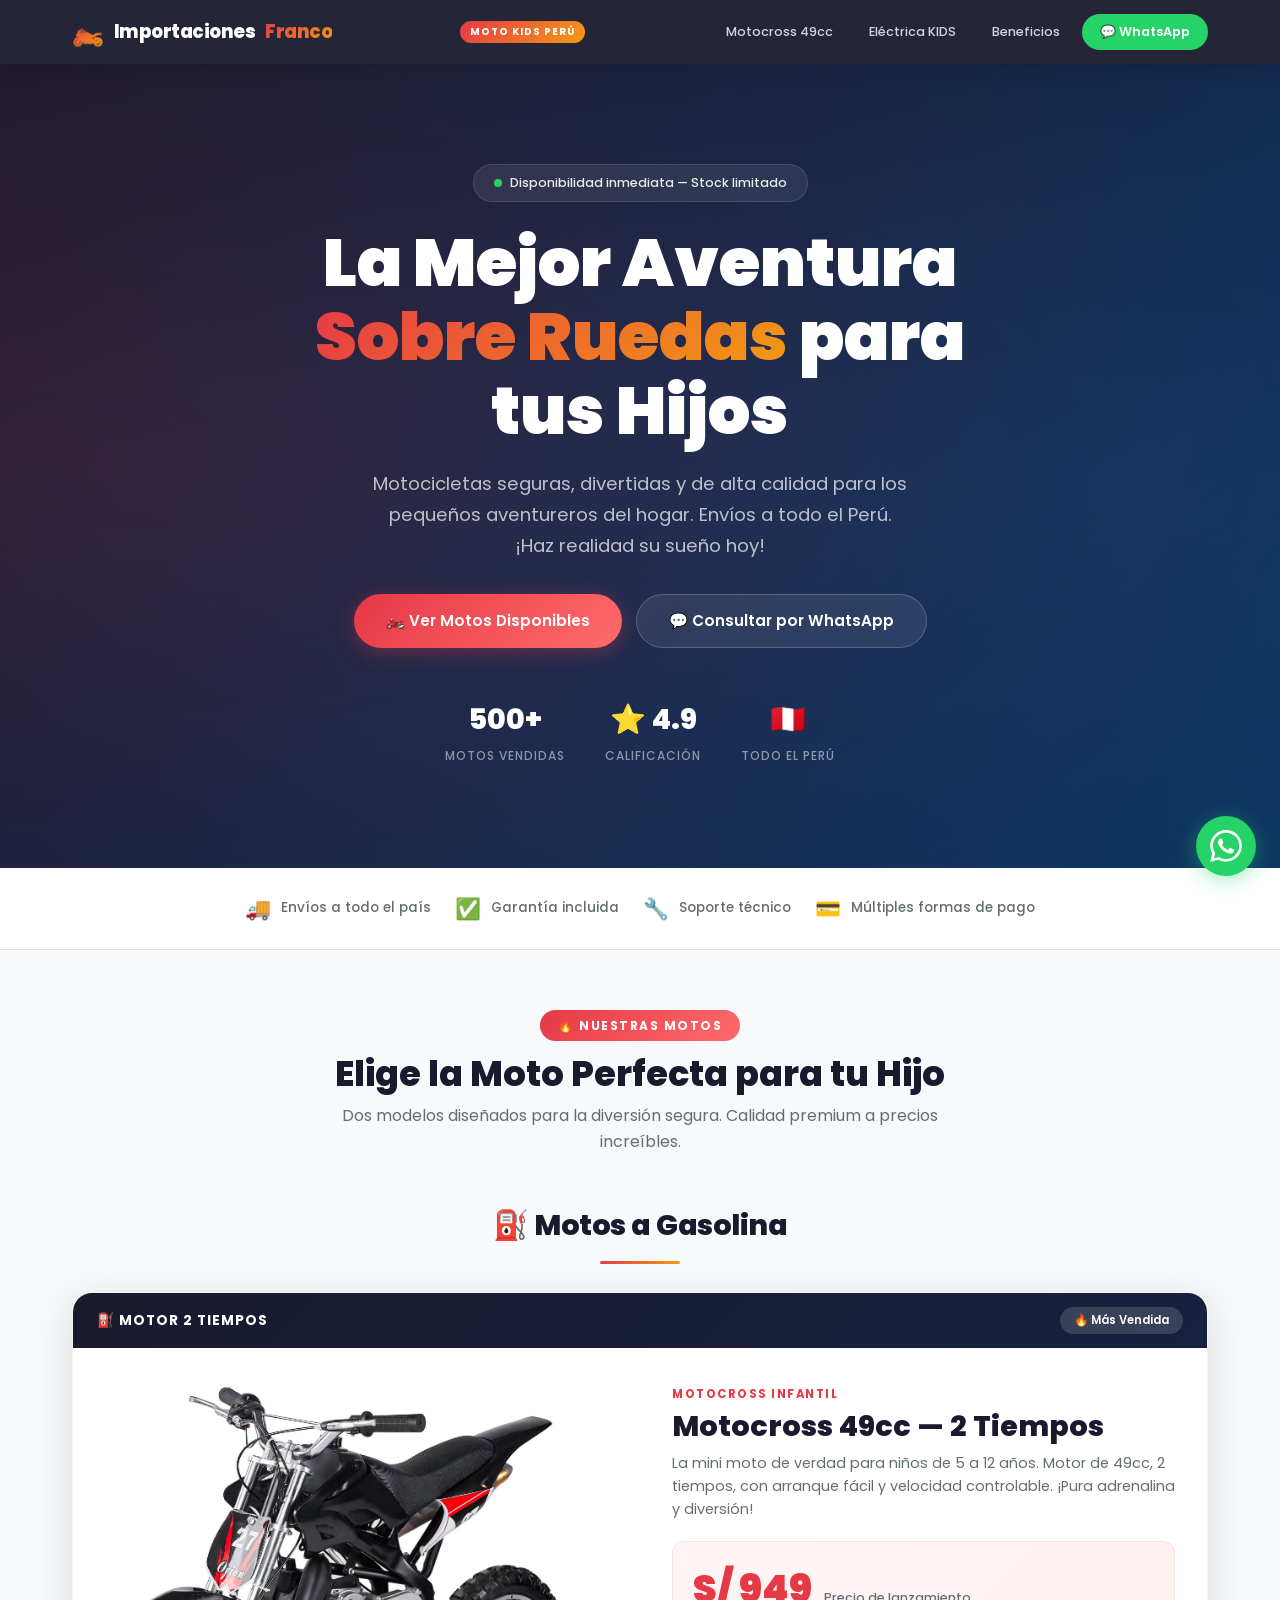
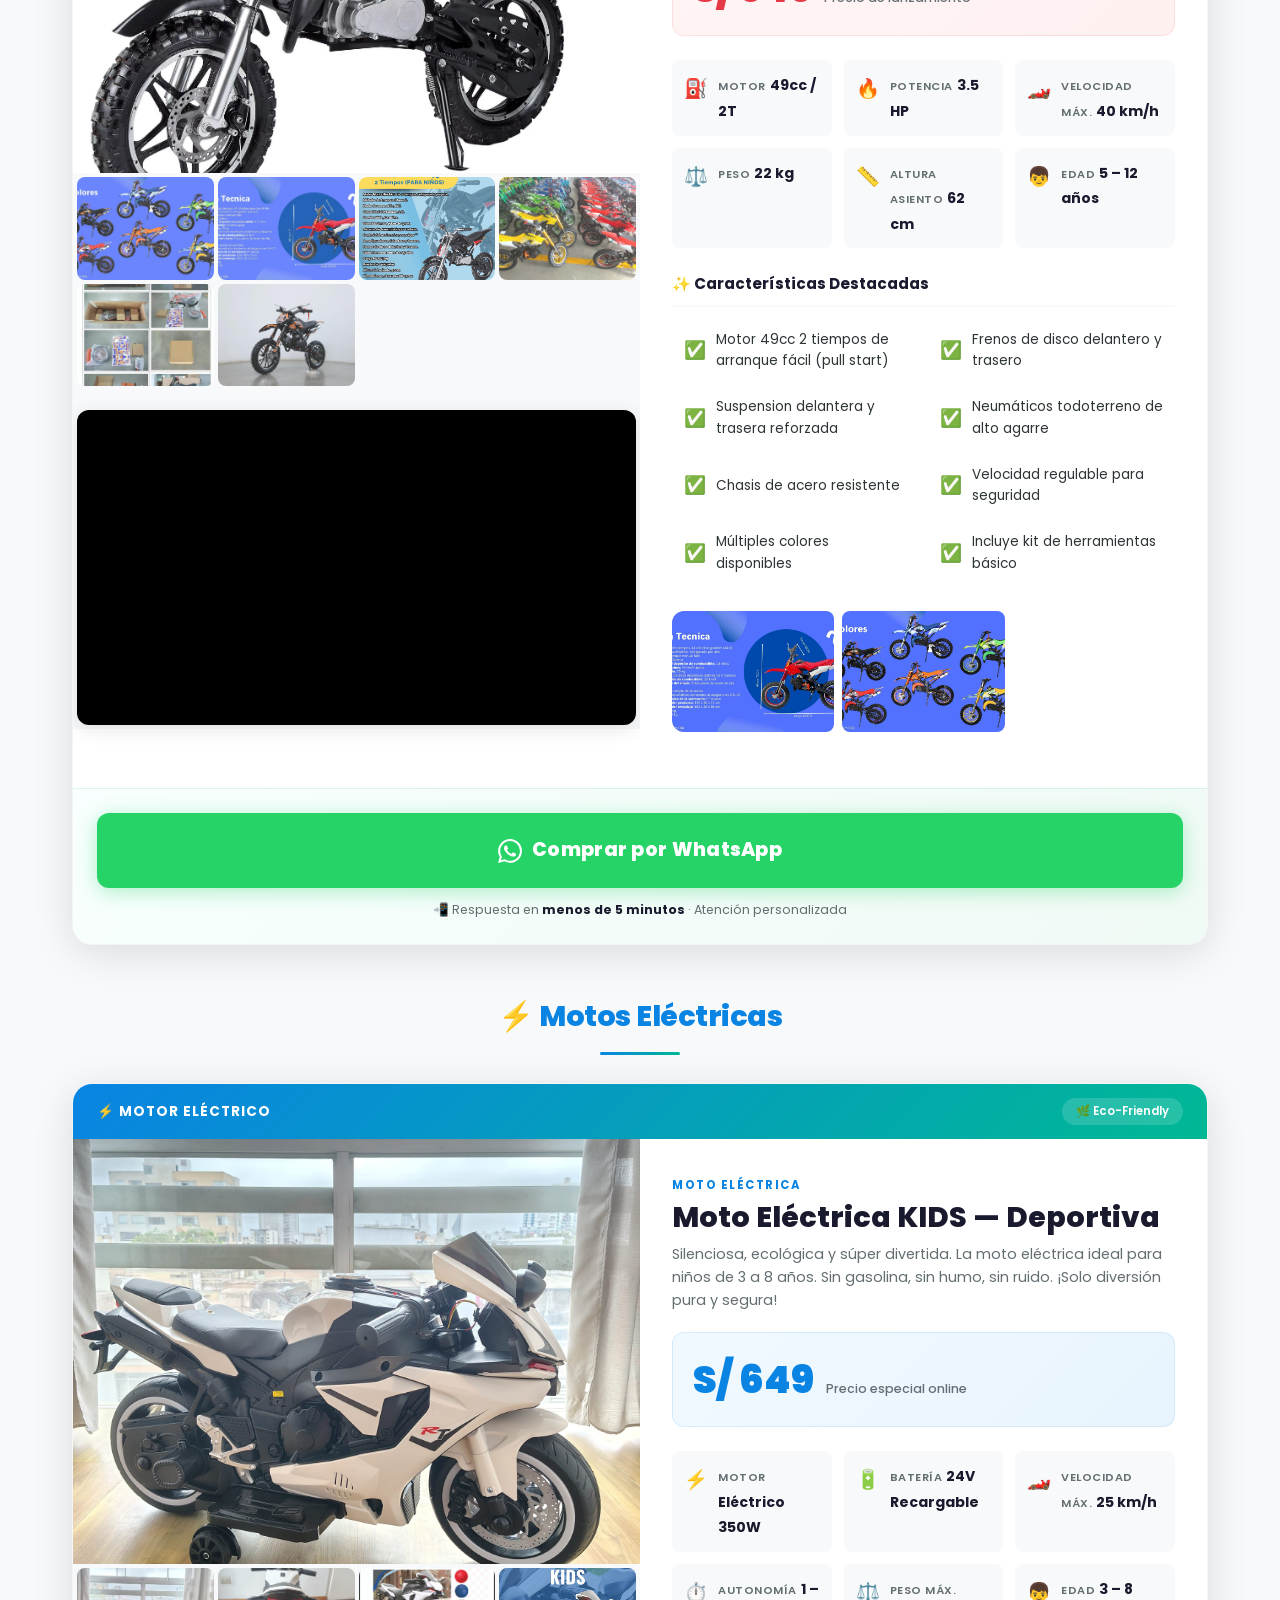
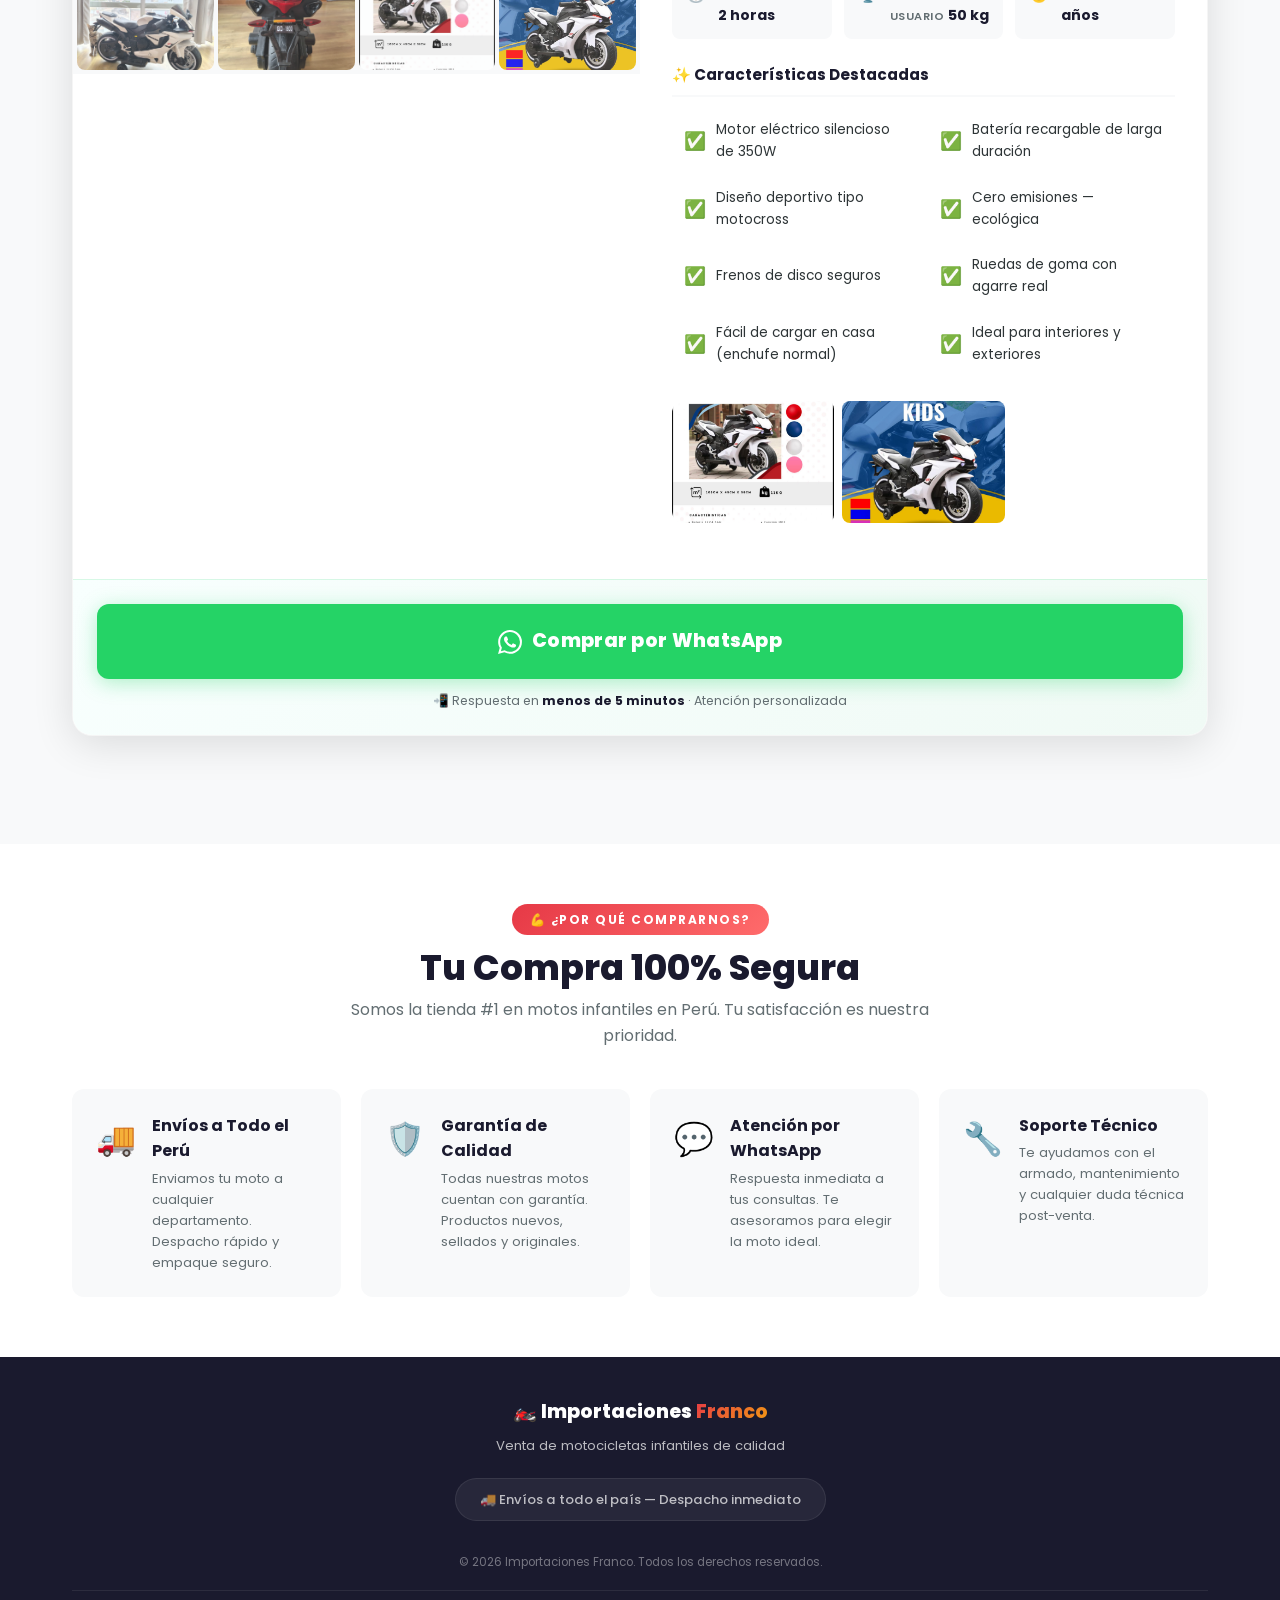
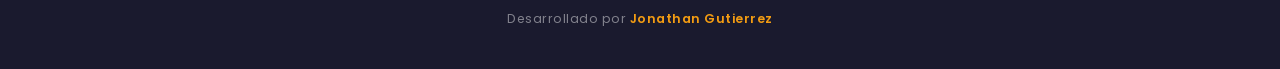
==== commit bc361d23: "feat: correcion nombres" ====
--- a/index.html
+++ b/index.html
@@ -110,7 +110,7 @@
       <article class="product-card reveal" id="motocross">
         <!-- Ribbon -->
         <div class="product-card__ribbon">
-          <span class="product-card__ribbon-title">⛽ Motor a Gasolina</span>
+          <span class="product-card__ribbon-title">⛽ Motor 2 Tiempos</span>
           <span class="product-card__ribbon-badge">🔥 Más Vendida</span>
         </div>
 
@@ -146,7 +146,7 @@
           <span class="product-card__category">Motocross Infantil</span>
           <h3 class="product-card__name">Motocross 49cc — 2 Tiempos</h3>
           <p class="product-card__tagline">
-            La mini moto de verdad para niños de 5 a 12 años. Motor a gasolina de 49cc, 2 tiempos, con arranque fácil y
+            La mini moto de verdad para niños de 5 a 12 años. Motor de 49cc, 2 tiempos, con arranque fácil y
             velocidad controlable. ¡Pura adrenalina y diversión!
           </p>
 
@@ -441,7 +441,7 @@
       </div>
       <p class="footer__copy">© 2026 Importaciones Franco. Todos los derechos reservados.</p>
       <div class="footer__developer">
-        Desarrollado por <a href="#" class="footer__developer-link">Jonathan Gutierrez</a>
+        Desarrollado por <a href="https://www.linkedin.com/in/jgutierrezq/?skipRedirect=true" target="_blank" rel="noopener" class="footer__developer-link">Jonathan Gutierrez</a>
       </div>
     </div>
   </footer>
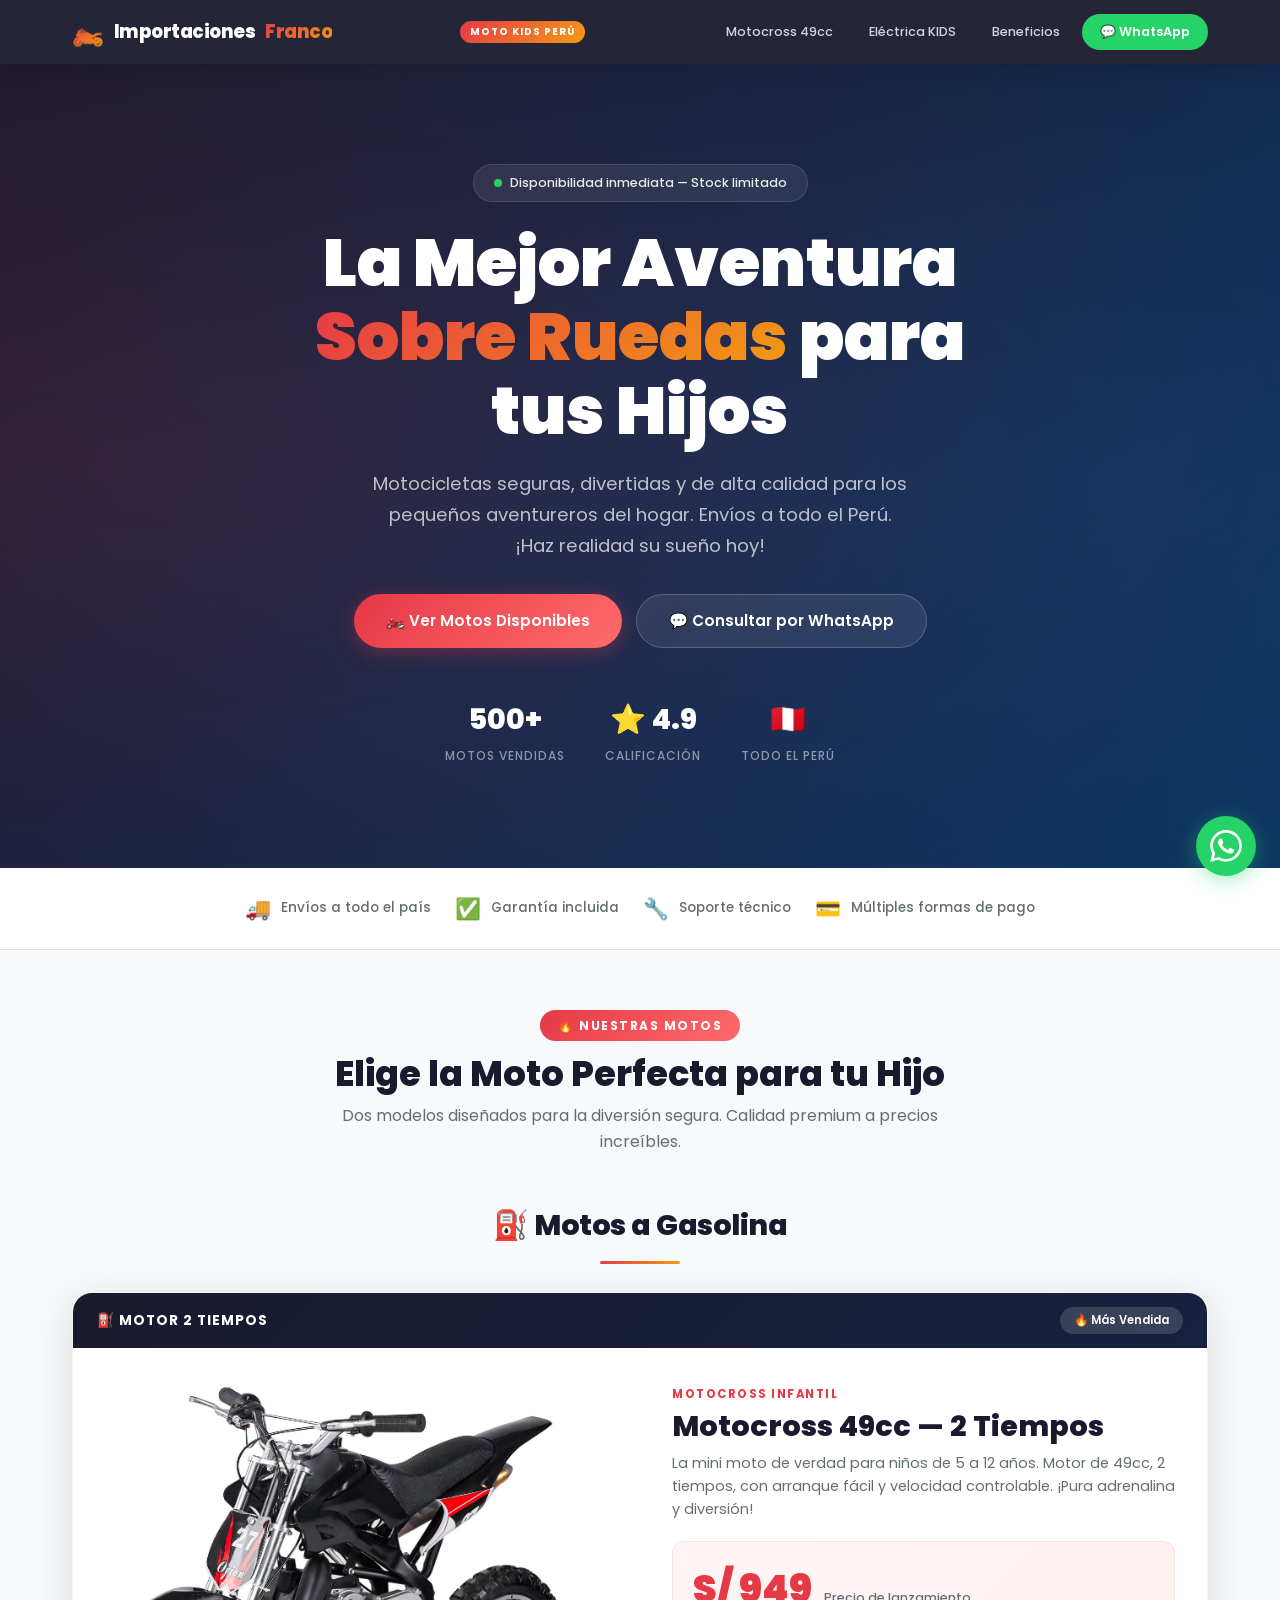
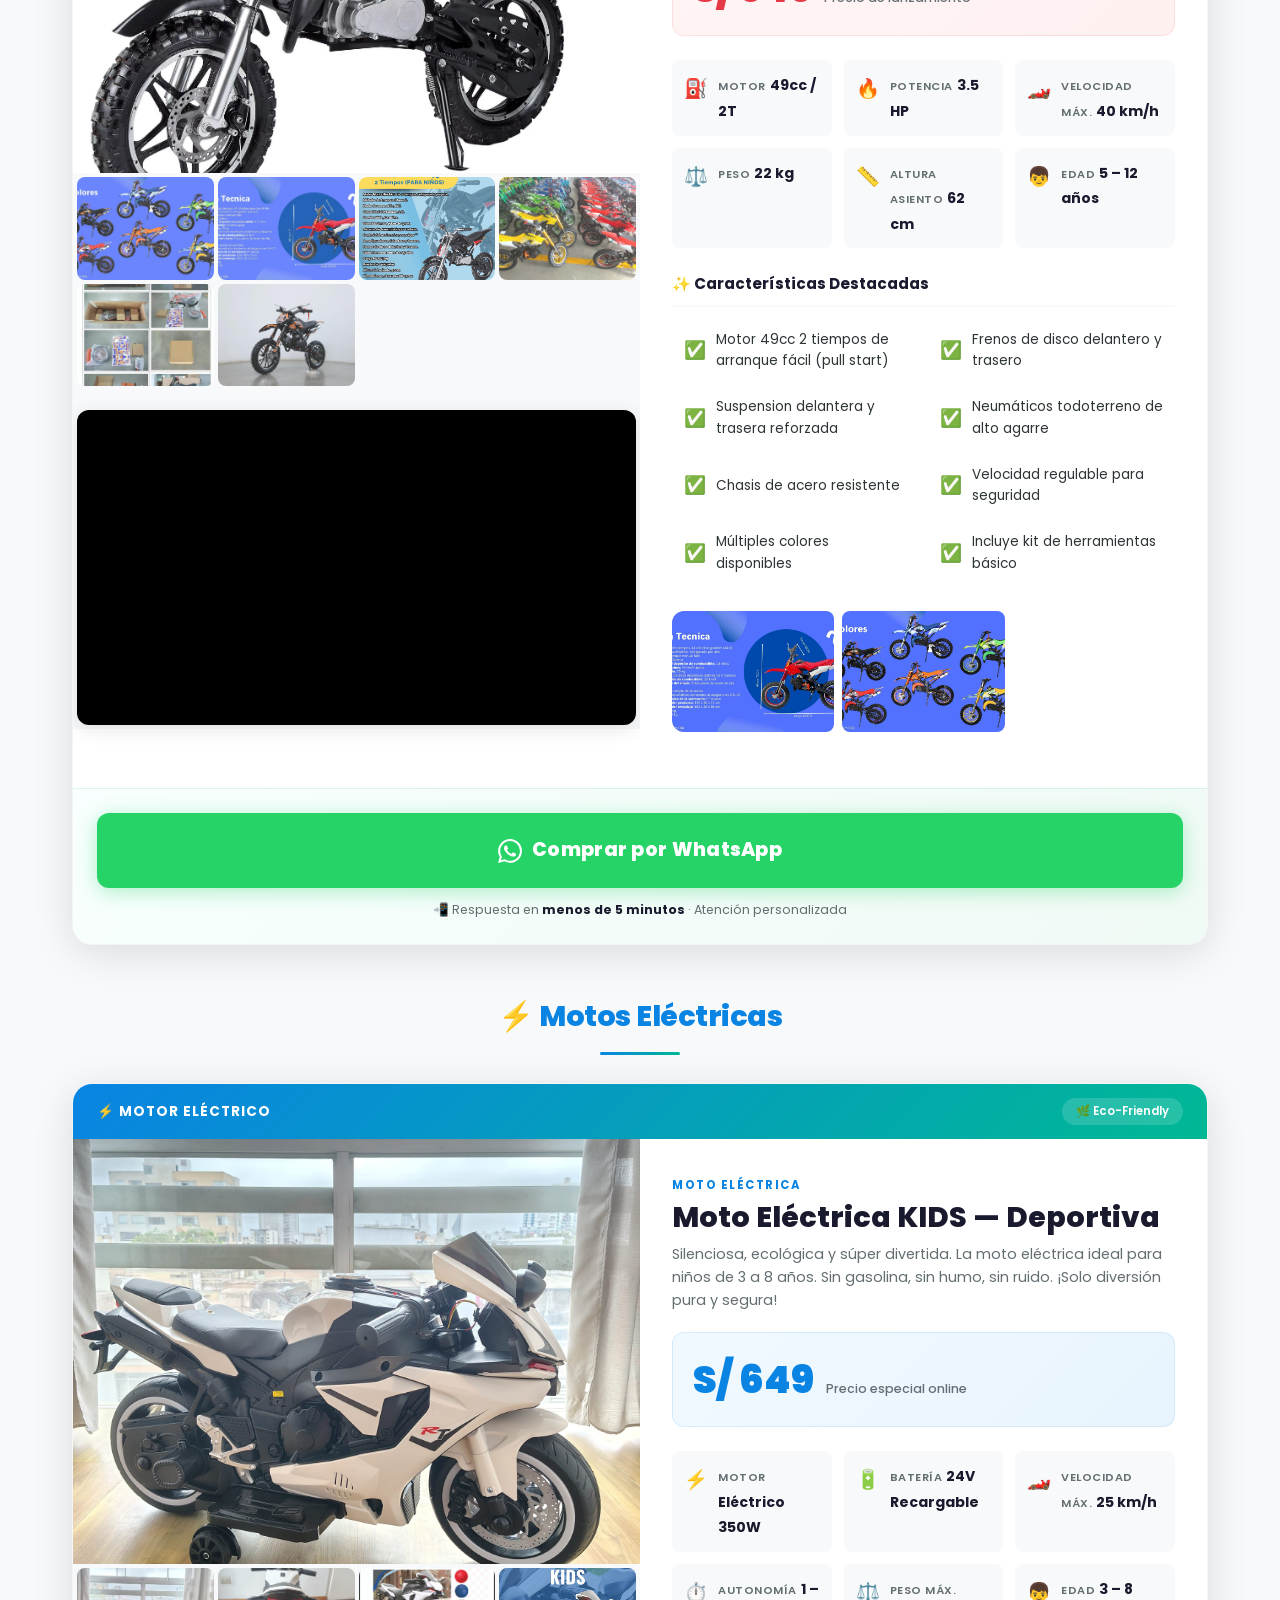
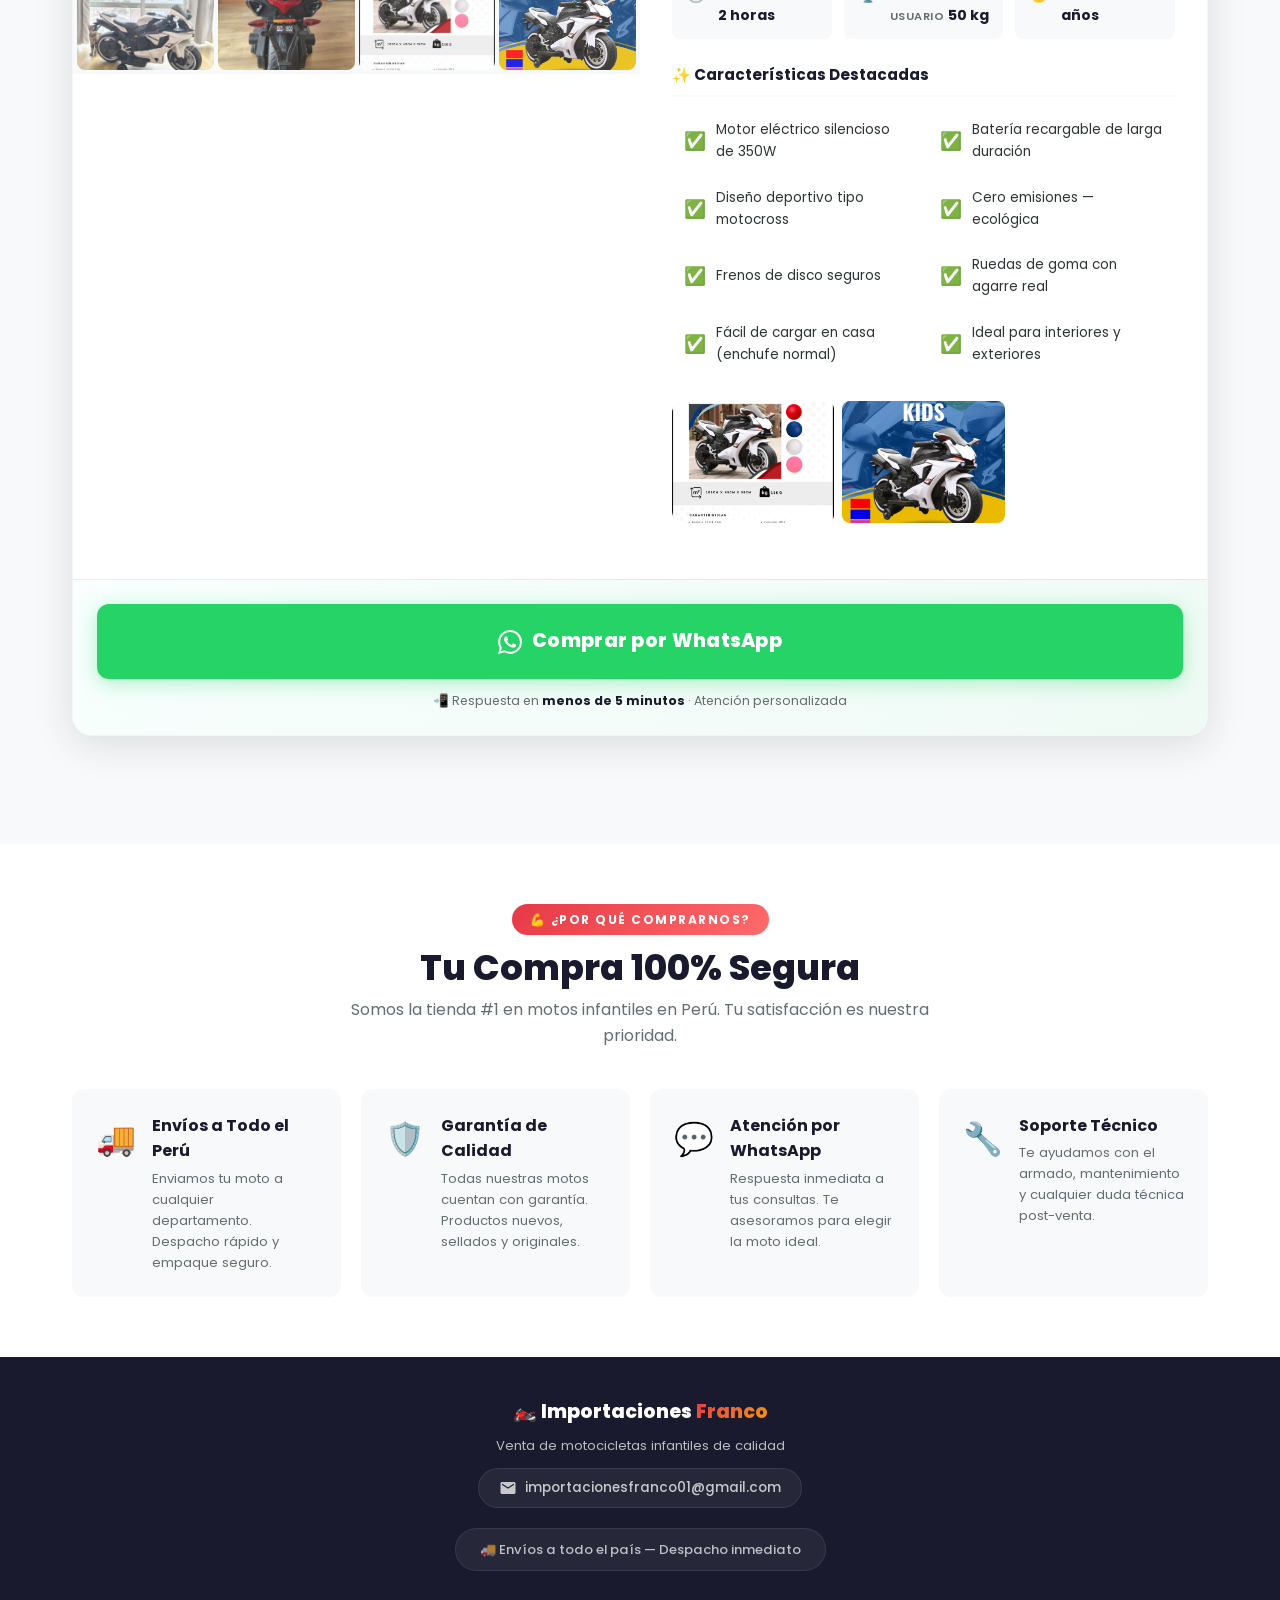
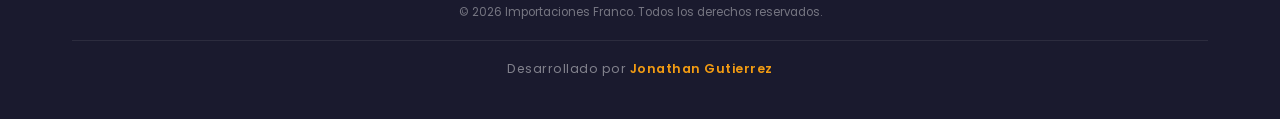
==== commit 86955009: "Actualización de números de WhatsApp" ====
--- a/index.html
+++ b/index.html
@@ -6,13 +6,129 @@
   <meta name="viewport" content="width=device-width, initial-scale=1.0">
   <meta name="description"
     content="Importaciones Franco - Venta de motocicletas para niños. Motocross 49cc y Moto Eléctrica KIDS deportiva. Envíos a todo el Perú. Compra segura por WhatsApp.">
-  <meta name="keywords" content="motos para niños, motocross 49cc, moto eléctrica niños, Perú, motos infantiles, Importaciones Franco">
+  <meta name="keywords" content="motos para niños, motocross 49cc, moto eléctrica niños, Perú, motos infantiles, Importaciones Franco, mini moto, moto infantil, moto niños Lima, moto niños Arequipa">
+  <meta name="robots" content="index, follow, max-image-preview:large, max-snippet:-1, max-video-preview:-1">
+  <meta name="author" content="Importaciones Franco">
+  <meta name="theme-color" content="#FF6B35">
+  <link rel="canonical" href="https://venta-motos-kids.vercel.app/">
+
+  <!-- Open Graph / Facebook -->
+  <meta property="og:type" content="website">
+  <meta property="og:url" content="https://venta-motos-kids.vercel.app/">
+  <meta property="og:title" content="Importaciones Franco | Motos para Niños - Motocross 49cc y Eléctrica KIDS">
+  <meta property="og:description" content="Venta de motocicletas para niños en Perú. Motocross 49cc desde S/949 y Moto Eléctrica KIDS desde S/649. Envíos a todo el país. ¡Compra segura por WhatsApp!">
+  <meta property="og:image" content="https://venta-motos-kids.vercel.app/img/motocross/motocross-principal.jpg.jpeg">
+  <meta property="og:image:width" content="1200">
+  <meta property="og:image:height" content="630">
+  <meta property="og:locale" content="es_PE">
+  <meta property="og:site_name" content="Importaciones Franco">
+
+  <!-- Twitter Card -->
+  <meta name="twitter:card" content="summary_large_image">
+  <meta name="twitter:title" content="Importaciones Franco | Motos para Niños en Perú">
+  <meta name="twitter:description" content="Motocross 49cc desde S/949 y Moto Eléctrica KIDS desde S/649. Envíos a todo el Perú. Compra segura por WhatsApp.">
+  <meta name="twitter:image" content="https://venta-motos-kids.vercel.app/img/motocross/motocross-principal.jpg.jpeg">
+
   <title>Importaciones Franco | Motos para Niños - Motocross 49cc y Eléctrica KIDS</title>
   <link rel="stylesheet" href="style.css">
   <link rel="icon" href="favicon.ico">
+
+  <!-- JSON-LD Structured Data -->
+  <script type="application/ld+json">
+  {
+    "@context": "https://schema.org",
+    "@graph": [
+      {
+        "@type": "WebSite",
+        "@id": "https://venta-motos-kids.vercel.app/#website",
+        "url": "https://venta-motos-kids.vercel.app/",
+        "name": "Importaciones Franco",
+        "description": "Venta de motocicletas para niños en Perú",
+        "inLanguage": "es"
+      },
+      {
+        "@type": "Organization",
+        "@id": "https://venta-motos-kids.vercel.app/#organization",
+        "name": "Importaciones Franco",
+        "url": "https://venta-motos-kids.vercel.app/",
+        "logo": {
+          "@type": "ImageObject",
+          "url": "https://venta-motos-kids.vercel.app/favicon.ico"
+        },
+        "contactPoint": {
+          "@type": "ContactPoint",
+          "telephone": "+51959838307",
+          "contactType": "sales",
+          "email": "importacionesfranco01@gmail.com",
+          "availableLanguage": "Spanish"
+        },
+        "sameAs": []
+      },
+      {
+        "@type": "WebPage",
+        "@id": "https://venta-motos-kids.vercel.app/#webpage",
+        "url": "https://venta-motos-kids.vercel.app/",
+        "name": "Importaciones Franco | Motos para Niños",
+        "isPartOf": { "@id": "https://venta-motos-kids.vercel.app/#website" },
+        "about": { "@id": "https://venta-motos-kids.vercel.app/#organization" },
+        "description": "Venta de motocicletas para niños. Motocross 49cc y Moto Eléctrica KIDS deportiva. Envíos a todo el Perú.",
+        "inLanguage": "es"
+      },
+      {
+        "@type": "Product",
+        "name": "Motocross 49cc — 2 Tiempos",
+        "description": "La mini moto de verdad para niños de 5 a 12 años. Motor de 49cc, 2 tiempos, con arranque fácil y velocidad controlable.",
+        "image": "https://venta-motos-kids.vercel.app/img/motocross/motocross-principal.jpg.jpeg",
+        "brand": {
+          "@type": "Brand",
+          "name": "Importaciones Franco"
+        },
+        "offers": {
+          "@type": "Offer",
+          "url": "https://venta-motos-kids.vercel.app/#motocross",
+          "priceCurrency": "PEN",
+          "price": "949",
+          "availability": "https://schema.org/InStock",
+          "seller": { "@id": "https://venta-motos-kids.vercel.app/#organization" }
+        },
+        "category": "Motocicletas Infantiles",
+        "audience": {
+          "@type": "PeopleAudience",
+          "suggestedMinAge": "5",
+          "suggestedMaxAge": "12"
+        }
+      },
+      {
+        "@type": "Product",
+        "name": "Moto Eléctrica KIDS — Deportiva",
+        "description": "Silenciosa, ecológica y súper divertida. La moto eléctrica ideal para niños de 3 a 8 años. Sin gasolina, sin humo, sin ruido.",
+        "image": "https://venta-motos-kids.vercel.app/img/electrica/electrica-principal-blanca.jpg.jpeg",
+        "brand": {
+          "@type": "Brand",
+          "name": "Importaciones Franco"
+        },
+        "offers": {
+          "@type": "Offer",
+          "url": "https://venta-motos-kids.vercel.app/#electrica",
+          "priceCurrency": "PEN",
+          "price": "649",
+          "availability": "https://schema.org/InStock",
+          "seller": { "@id": "https://venta-motos-kids.vercel.app/#organization" }
+        },
+        "category": "Motocicletas Infantiles",
+        "audience": {
+          "@type": "PeopleAudience",
+          "suggestedMinAge": "3",
+          "suggestedMaxAge": "8"
+        }
+      }
+    ]
+  }
+  </script>
 </head>
 
 <body>
+<main>
 
   <!-- ==================== NAVBAR ==================== -->
   <nav class="navbar" id="navbar">
@@ -26,7 +142,7 @@
         <a href="#motocross">Motocross 49cc</a>
         <a href="#electrica">Eléctrica KIDS</a>
         <a href="#beneficios">Beneficios</a>
-        <a href="https://wa.me/51975490704?text=Hola,%20vengo%20de%20la%20página%20web.%20Quiero%20información%20sobre%20las%20motos%20para%20niños."
+        <a href="https://wa.me/51959838307?text=Hola,%20vengo%20de%20la%20página%20web.%20Quiero%20información%20sobre%20las%20motos%20para%20niños."
           class="navbar__cta" target="_blank" rel="noopener">💬 WhatsApp</a>
       </div>
       <button class="navbar__toggle" id="navToggle" aria-label="Menú">
@@ -51,7 +167,7 @@
       </p>
       <div class="hero__buttons">
         <a href="#productos" class="btn btn--primary">🏍️ Ver Motos Disponibles</a>
-        <a href="https://wa.me/51975490704?text=Hola,%20vengo%20de%20la%20página%20web.%20Quiero%20información%20sobre%20las%20motos%20para%20niños."
+        <a href="https://wa.me/51959838307?text=Hola,%20vengo%20de%20la%20página%20web.%20Quiero%20información%20sobre%20las%20motos%20para%20niños."
           class="btn btn--secondary" target="_blank" rel="noopener">💬 Consultar por WhatsApp</a>
       </div>
       <div class="hero__stats">
@@ -234,7 +350,7 @@
 
         <!-- CTA -->
         <div class="product-card__cta">
-          <a href="https://wa.me/51975490704?text=Hola,%20vengo%20de%20la%20página%20web.%20Me%20interesa%20comprar%20la%20Motocross%2049cc%20de%202%20tiempos.%20¿Me%20das%20más%20información%20y%20disponibilidad%20de%20colores?"
+          <a href="https://wa.me/51959838307?text=Hola,%20vengo%20de%20la%20página%20web.%20Me%20interesa%20comprar%20la%20Motocross%2049cc%20de%202%20tiempos.%20¿Me%20das%20más%20información%20y%20disponibilidad%20de%20colores?"
             class="btn btn--whatsapp btn--whatsapp-lg" target="_blank" rel="noopener" id="btn-whatsapp-motocross">
             <svg class="whatsapp-icon" viewBox="0 0 24 24" xmlns="http://www.w3.org/2000/svg">
               <path
@@ -368,7 +484,7 @@
 
         <!-- CTA -->
         <div class="product-card__cta">
-          <a href="https://wa.me/51975490704?text=Hola,%20vengo%20de%20la%20página%20web.%20Me%20interesa%20comprar%20la%20Moto%20Eléctrica%20KIDS%20deportiva.%20¿Me%20das%20más%20información%20y%20disponibilidad%20de%20colores?"
+          <a href="https://wa.me/51959838307?text=Hola,%20vengo%20de%20la%20página%20web.%20Me%20interesa%20comprar%20la%20Moto%20Eléctrica%20KIDS%20deportiva.%20¿Me%20das%20más%20información%20y%20disponibilidad%20de%20colores?"
             class="btn btn--whatsapp btn--whatsapp-lg" target="_blank" rel="noopener" id="btn-whatsapp-electrica">
             <svg class="whatsapp-icon" viewBox="0 0 24 24" xmlns="http://www.w3.org/2000/svg">
               <path
@@ -436,6 +552,14 @@
     <div class="container">
       <div class="footer__brand">🏍️ Importaciones <span>Franco</span></div>
       <p class="footer__info">Venta de motocicletas infantiles de calidad</p>
+      <div class="footer__contact-info">
+        <a href="mailto:importacionesfranco01@gmail.com" class="footer__email">
+          <svg class="footer__email-icon" viewBox="0 0 24 24" xmlns="http://www.w3.org/2000/svg">
+            <path d="M20 4H4c-1.1 0-1.99.9-1.99 2L2 18c0 1.1.9 2 2 2h16c1.1 0 2-.9 2-2V6c0-1.1-.9-2-2-2zm0 4l-8 5-8-5V6l8 5 8-5v2z"/>
+          </svg>
+          importacionesfranco01@gmail.com
+        </a>
+      </div>
       <div class="footer__shipping">
         🚚 Envíos a todo el país — Despacho inmediato
       </div>
@@ -447,13 +571,14 @@
   </footer>
 
   <!-- ==================== FLOATING WHATSAPP ==================== -->
-  <a href="https://wa.me/51975490704?text=Hola,%20vengo%20de%20la%20página%20web.%20Quiero%20información%20sobre%20las%20motos%20para%20niños."
+  <a href="https://wa.me/51959838307?text=Hola,%20vengo%20de%20la%20página%20web.%20Quiero%20información%20sobre%20las%20motos%20para%20niños."
     class="whatsapp-float" target="_blank" rel="noopener" aria-label="Contactar por WhatsApp">
     <svg viewBox="0 0 24 24" xmlns="http://www.w3.org/2000/svg">
       <path
         d="M17.472 14.382c-.297-.149-1.758-.867-2.03-.967-.273-.099-.471-.148-.67.15-.197.297-.767.966-.94 1.164-.173.199-.347.223-.644.075-.297-.15-1.255-.463-2.39-1.475-.883-.788-1.48-1.761-1.653-2.059-.173-.297-.018-.458.13-.606.134-.133.298-.347.446-.52.149-.174.198-.298.298-.497.099-.198.05-.371-.025-.52-.075-.149-.669-1.612-.916-2.207-.242-.579-.487-.5-.669-.51-.173-.008-.371-.01-.57-.01-.198 0-.52.074-.792.372-.272.297-1.04 1.016-1.04 2.479 0 1.462 1.065 2.875 1.213 3.074.149.198 2.096 3.2 5.077 4.487.709.306 1.262.489 1.694.625.712.227 1.36.195 1.871.118.571-.085 1.758-.719 2.006-1.413.248-.694.248-1.289.173-1.413-.074-.124-.272-.198-.57-.347m-5.421 7.403h-.004a9.87 9.87 0 01-5.031-1.378l-.361-.214-3.741.982.998-3.648-.235-.374a9.86 9.86 0 01-1.51-5.26c.001-5.45 4.436-9.884 9.888-9.884 2.64 0 5.122 1.03 6.988 2.898a9.825 9.825 0 012.893 6.994c-.003 5.45-4.437 9.884-9.885 9.884m8.413-18.297A11.815 11.815 0 0012.05 0C5.495 0 .16 5.335.157 11.892c0 2.096.547 4.142 1.588 5.945L.057 24l6.305-1.654a11.882 11.882 0 005.683 1.448h.005c6.554 0 11.89-5.335 11.893-11.893a11.821 11.821 0 00-3.48-8.413z" />
     </svg>
   </a>
+</main>
 
   <!-- ==================== SCRIPTS ==================== -->
   <!-- ==================== LIGHTBOX MODAL ==================== -->
--- a/style.css
+++ b/style.css
@@ -805,6 +805,39 @@
   margin-bottom: 6px;
 }
 
+.footer__contact-info {
+  margin: 12px 0 4px;
+}
+
+.footer__email {
+  display: inline-flex;
+  align-items: center;
+  gap: 8px;
+  color: rgba(255,255,255,0.75);
+  font-size: 0.85rem;
+  font-weight: 500;
+  padding: 8px 20px;
+  border-radius: 50px;
+  background: rgba(255,255,255,0.06);
+  border: 1px solid rgba(255,255,255,0.08);
+  transition: var(--transition);
+}
+
+.footer__email:hover {
+  color: var(--color-white);
+  background: rgba(255,255,255,0.12);
+  border-color: rgba(255,255,255,0.2);
+  transform: translateY(-2px);
+  box-shadow: 0 4px 15px rgba(255,255,255,0.08);
+}
+
+.footer__email-icon {
+  width: 18px;
+  height: 18px;
+  fill: currentColor;
+  flex-shrink: 0;
+}
+
 .footer__shipping {
   display: inline-flex;
   align-items: center;
